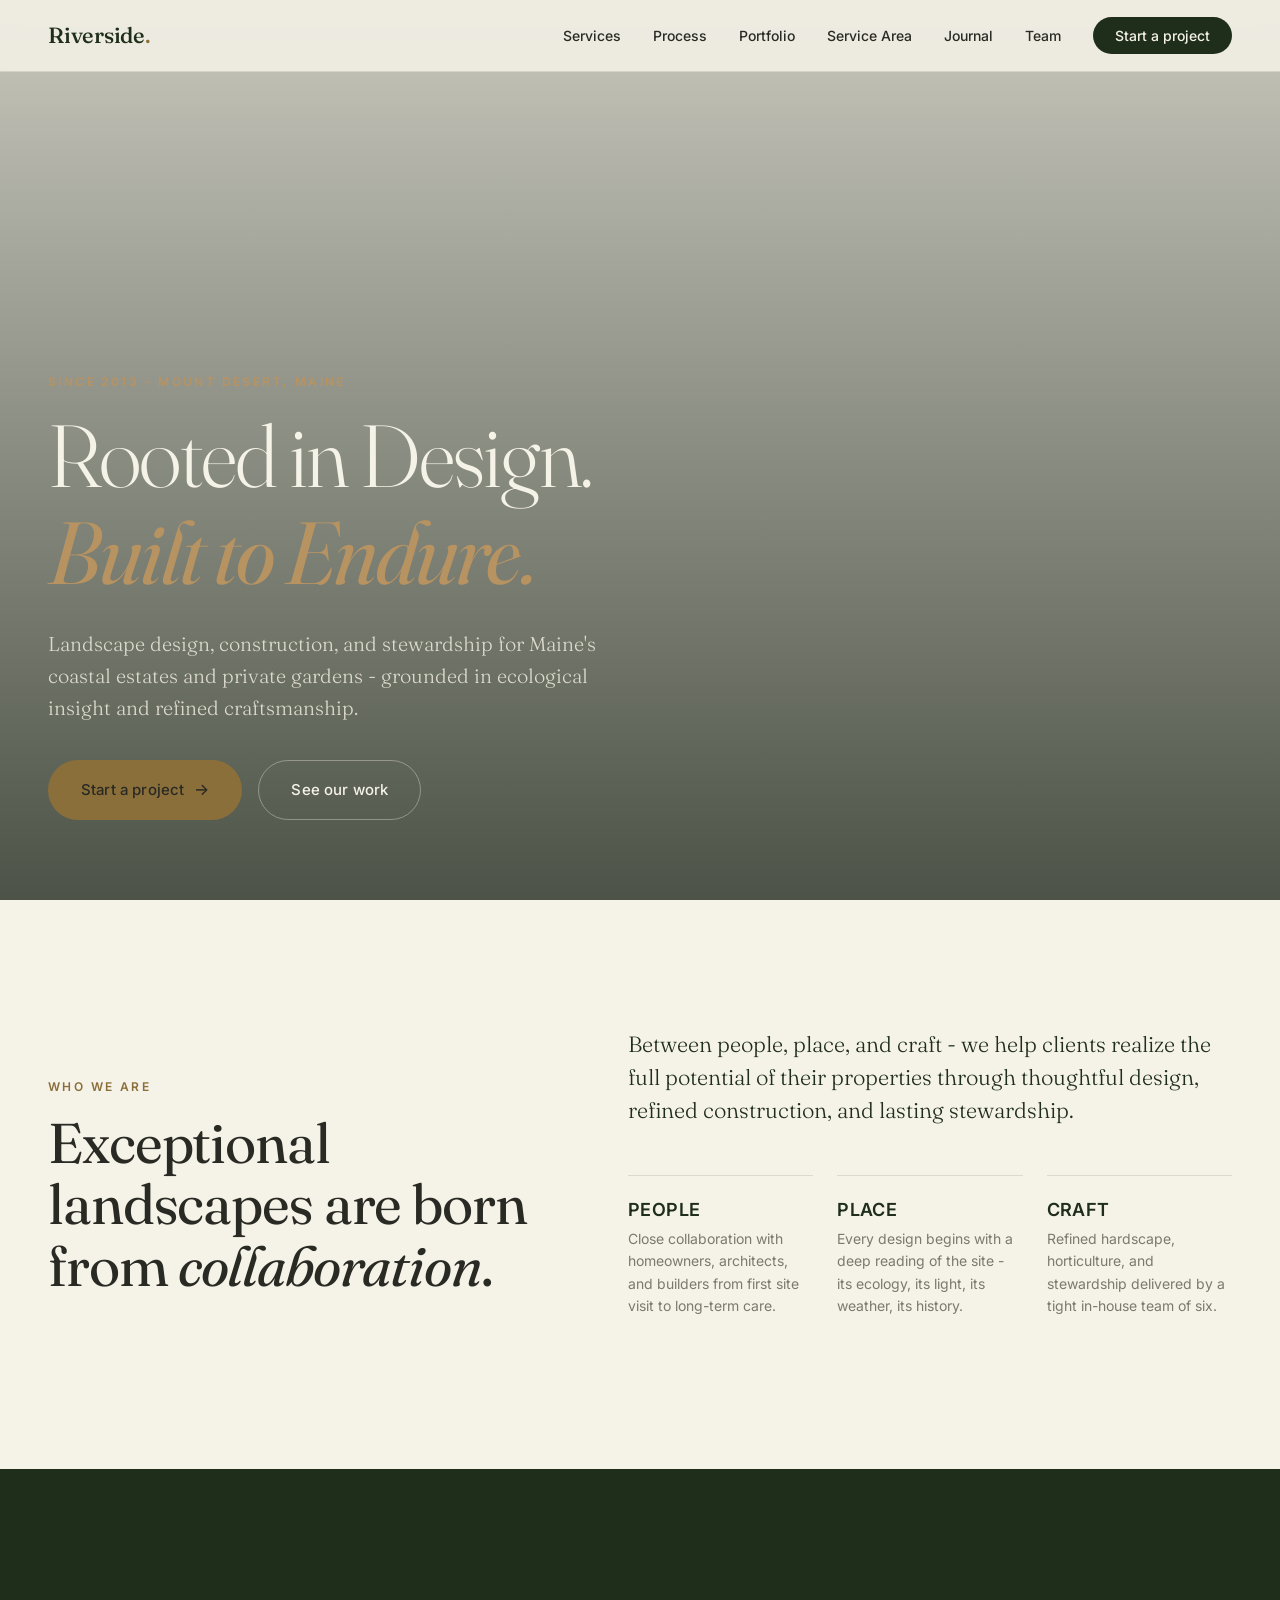
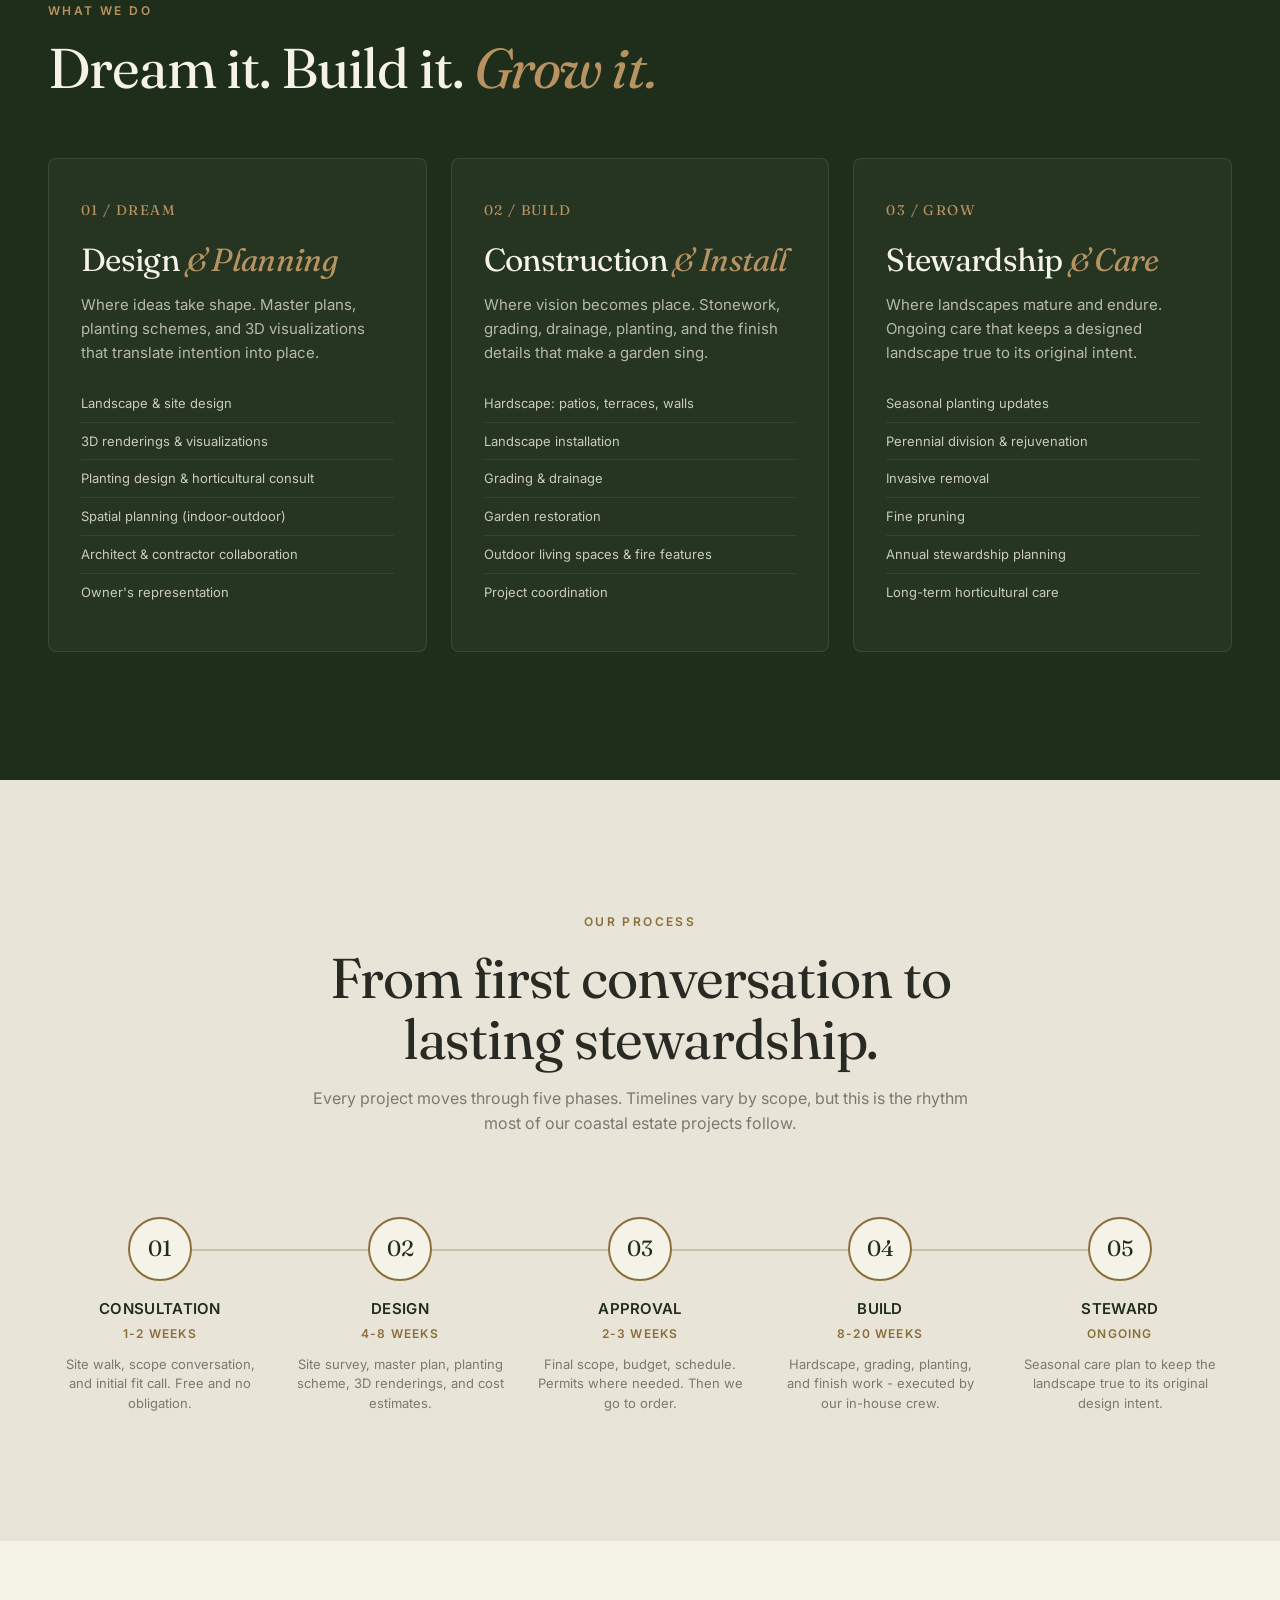
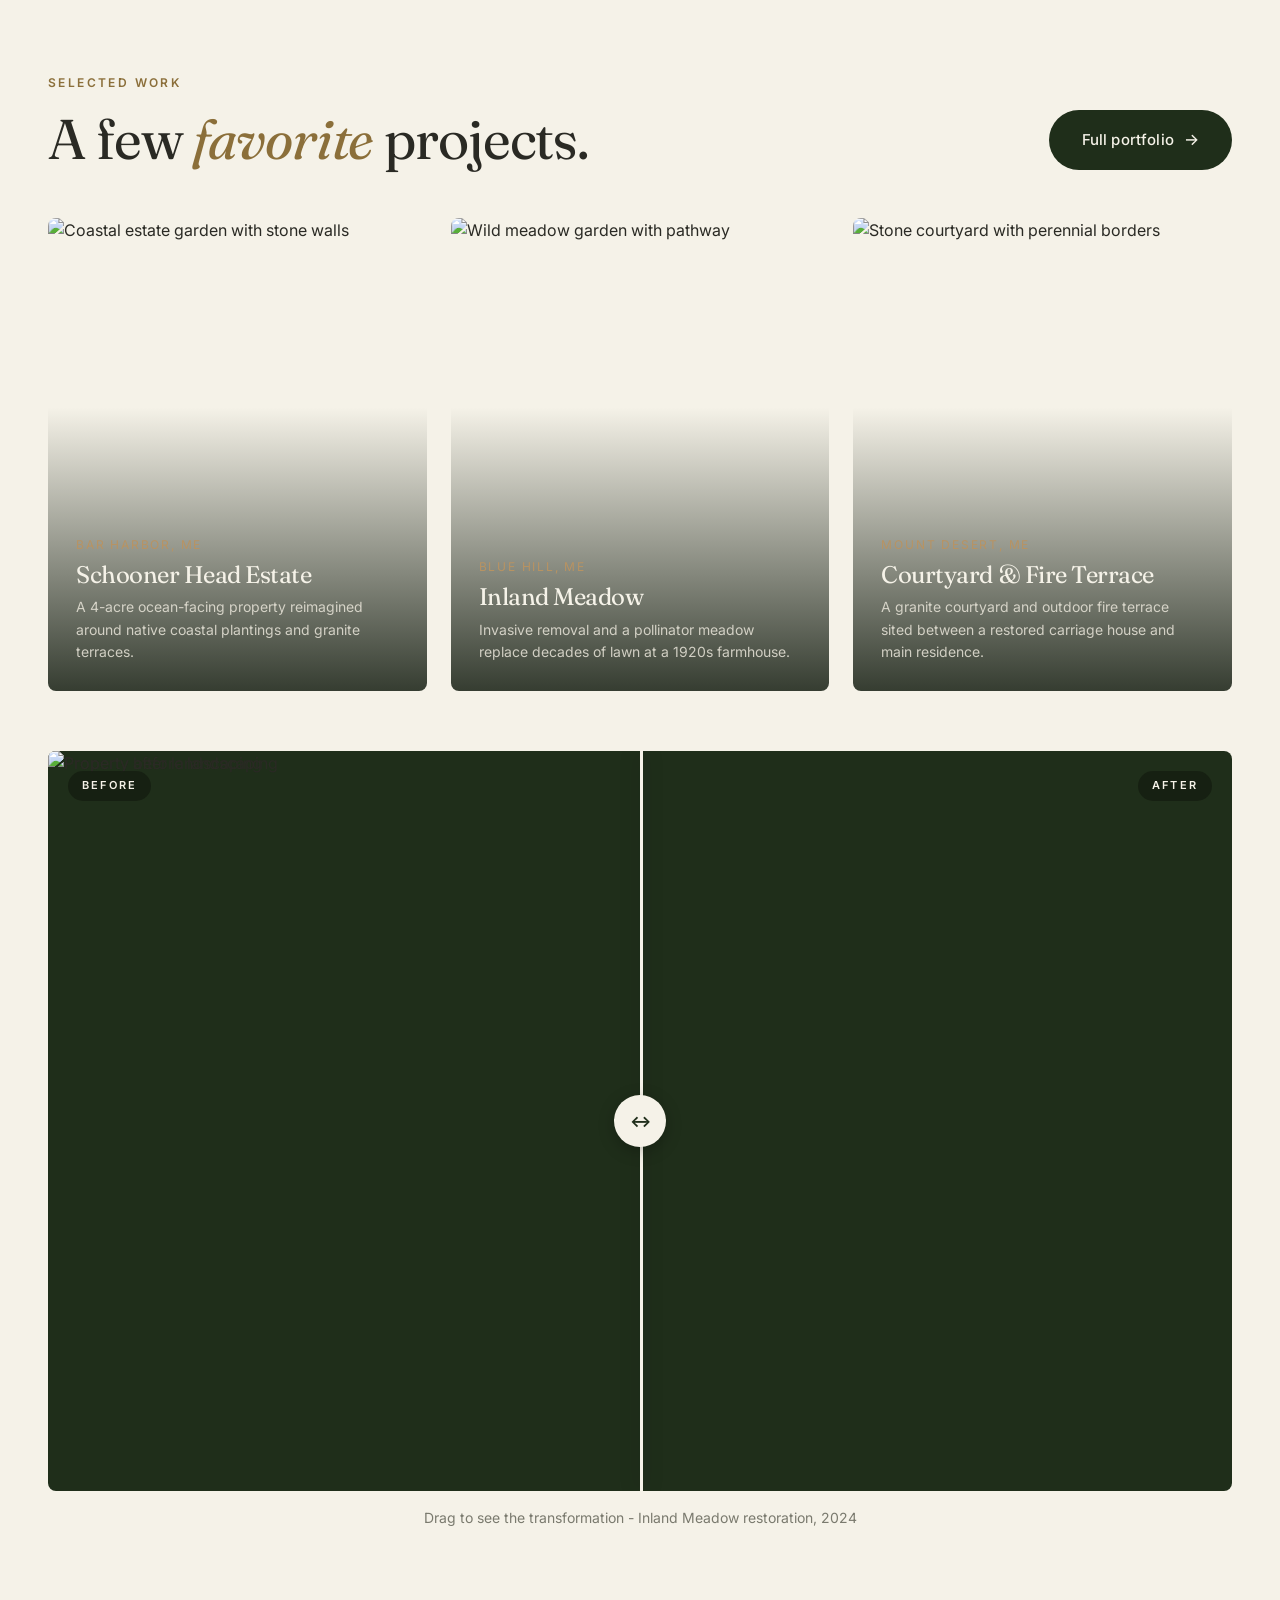
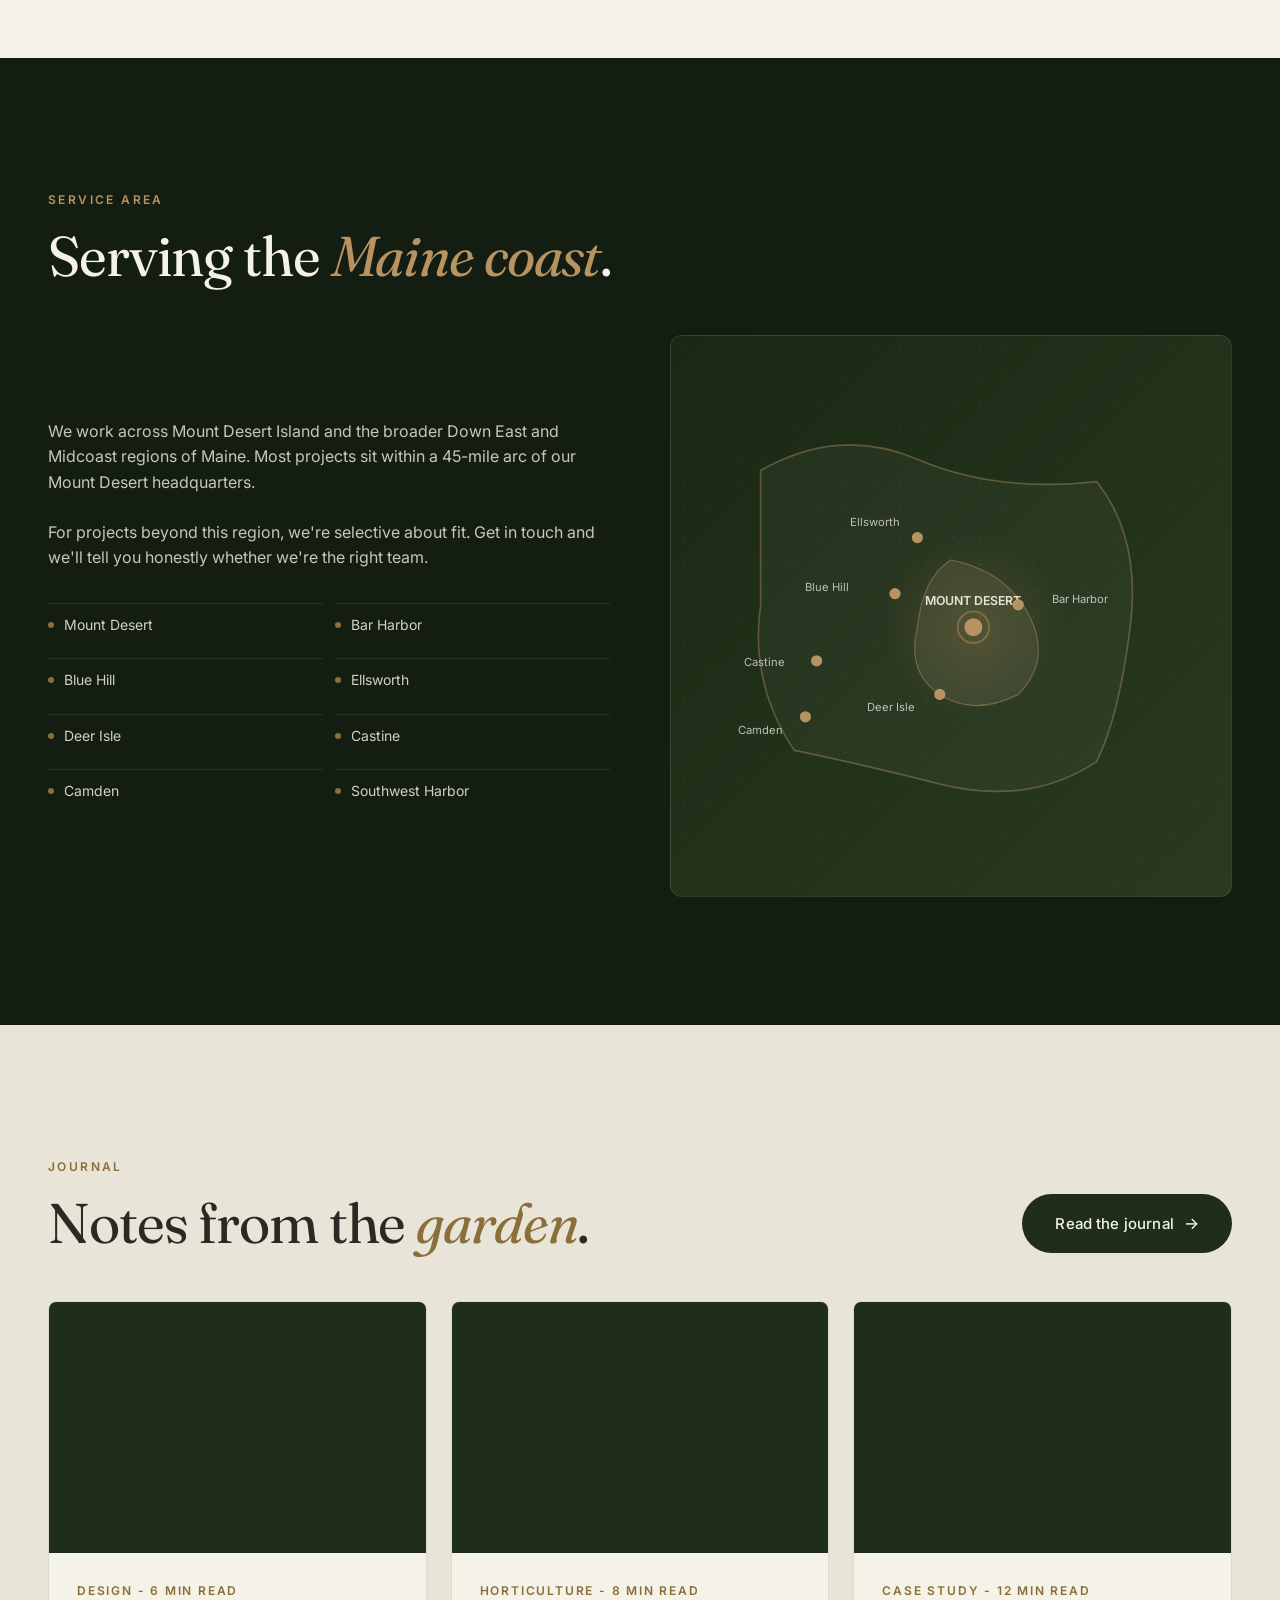
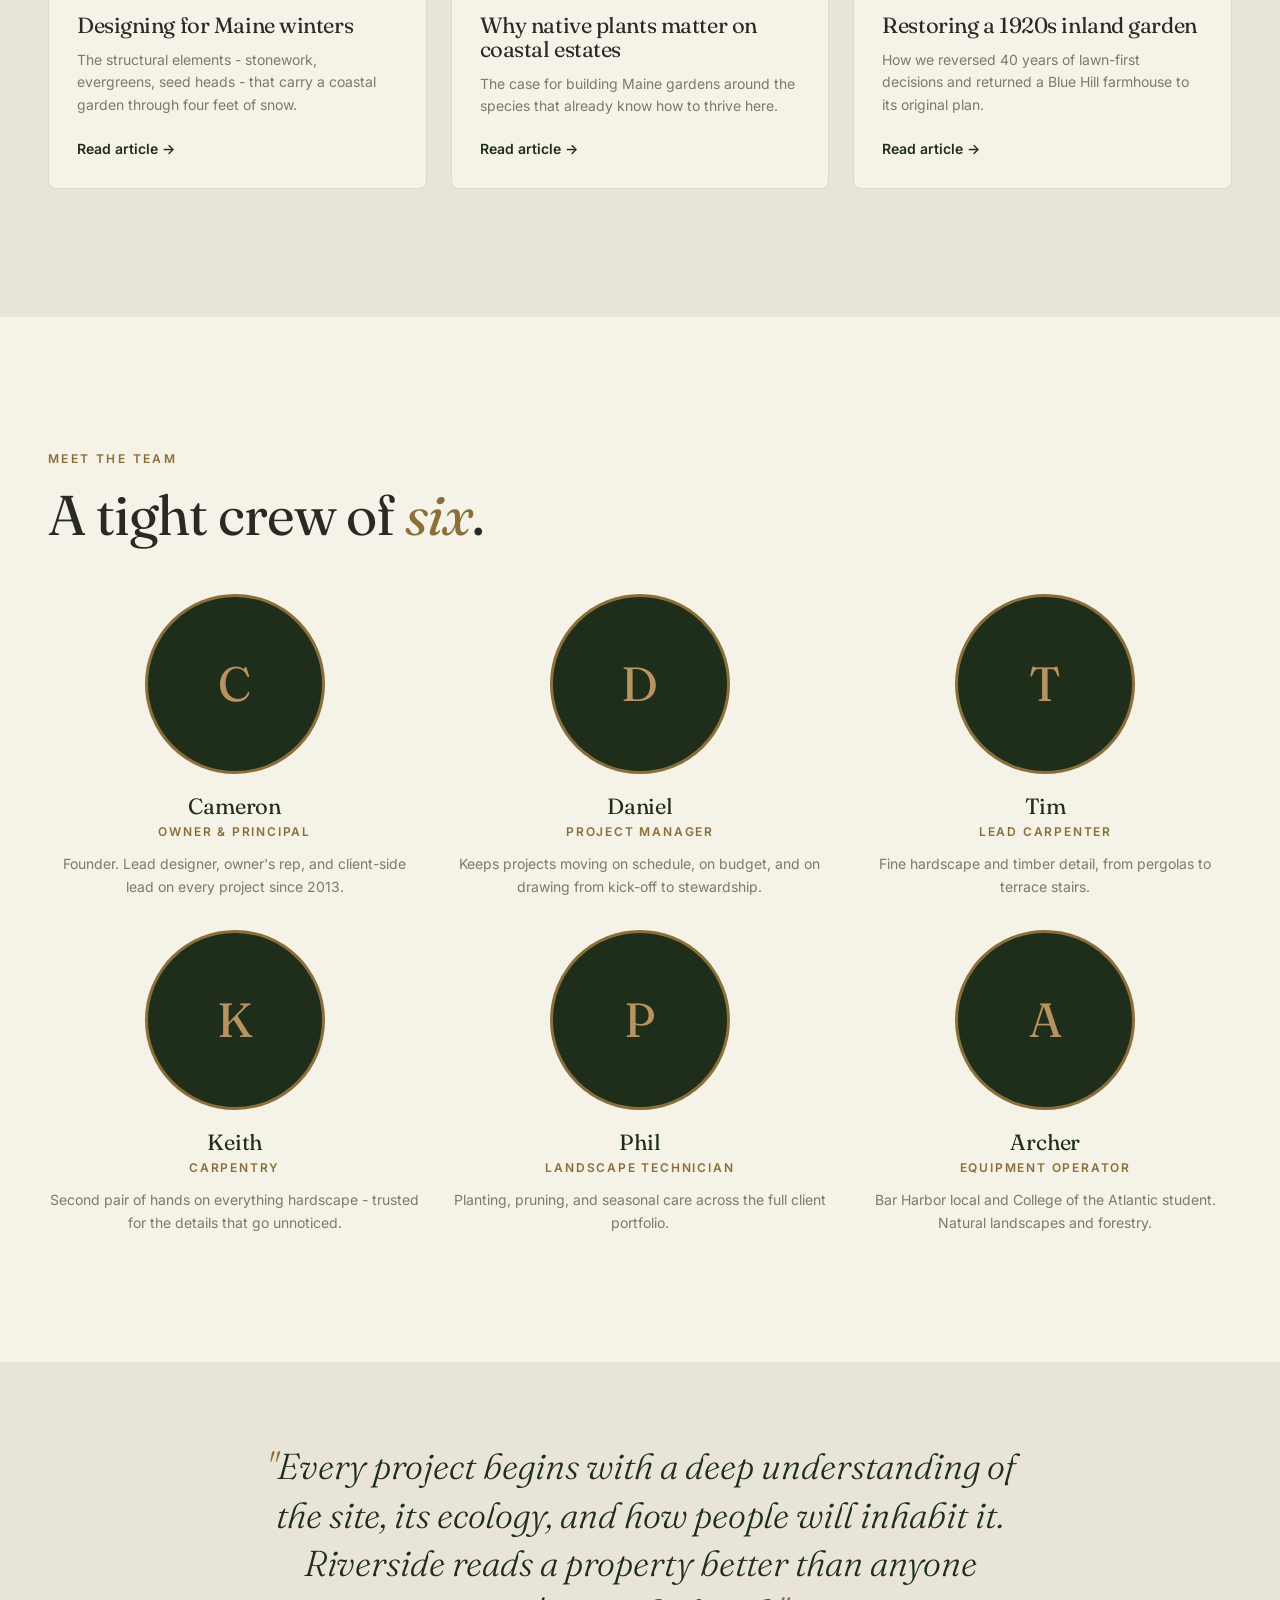
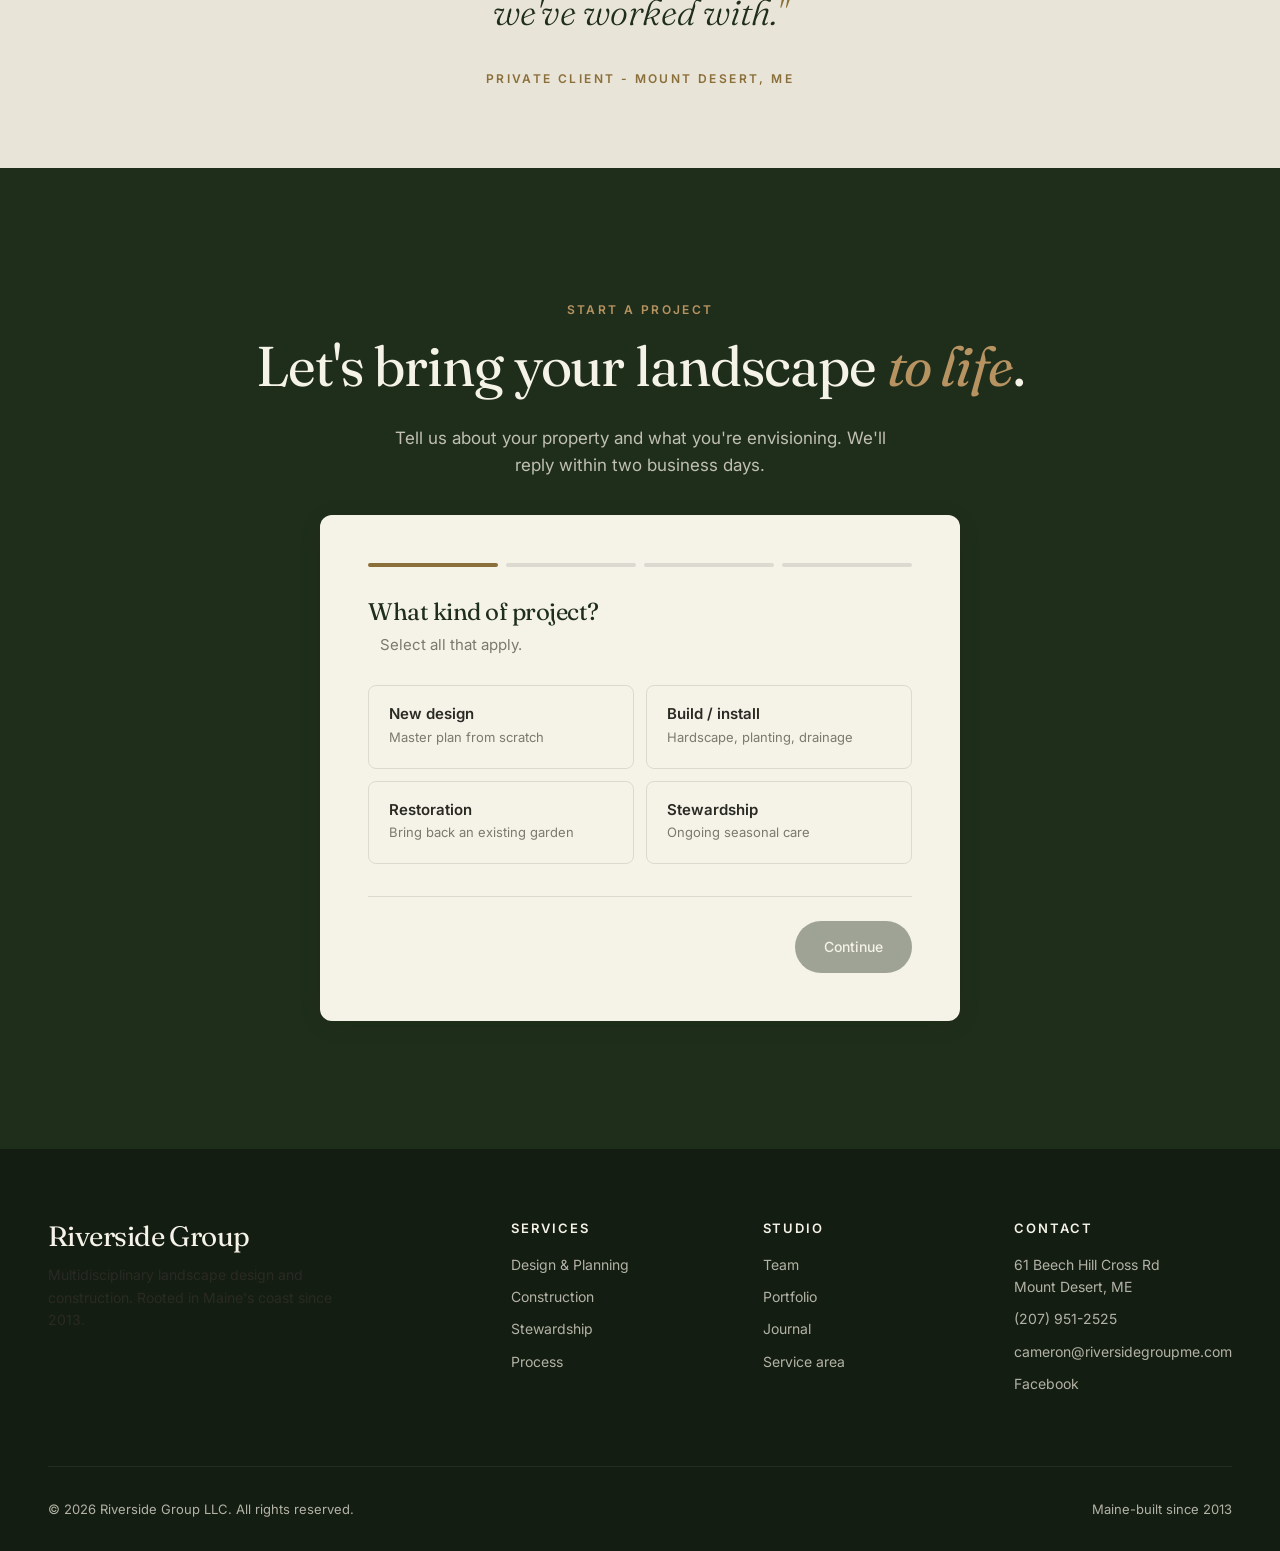
==== index.html @ 93dfa1c8 "init: Riverside Group demo site Built by BetterCallZaal as a design proposal for Cameron / Riverside" ====
<!DOCTYPE html>
<html lang="en">
<head>
<meta charset="UTF-8">
<meta name="viewport" content="width=device-width, initial-scale=1.0">
<title>Riverside Group - Landscape Design, Construction & Stewardship in Maine</title>
<meta name="description" content="Multidisciplinary landscape design and construction firm redefining modern outdoor living through ecological insight and refined craftsmanship. Mount Desert, Maine. Since 2013.">
<link rel="preconnect" href="https://fonts.googleapis.com">
<link rel="preconnect" href="https://fonts.gstatic.com" crossorigin>
<link href="https://fonts.googleapis.com/css2?family=Fraunces:ital,opsz,wght@0,9..144,300..500;1,9..144,300..500&family=Inter:wght@400;500;600;700&display=swap" rel="stylesheet">
<link rel="stylesheet" href="assets/css/styles.css">
</head>
<body>

<nav class="nav" id="nav">
  <a href="/" class="nav-logo">Riverside<span>.</span></a>
  <button class="nav-toggle" aria-label="Menu"><span></span><span></span><span></span></button>
  <ul class="nav-links">
    <li><a href="#services">Services</a></li>
    <li><a href="#process">Process</a></li>
    <li><a href="#portfolio">Portfolio</a></li>
    <li><a href="#area">Service Area</a></li>
    <li><a href="#journal">Journal</a></li>
    <li><a href="#team">Team</a></li>
    <li><a href="#inquiry" class="nav-cta">Start a project</a></li>
  </ul>
</nav>

<header class="hero">
  <div class="hero-inner">
    <span class="eyebrow" style="color: var(--brass-light);">Since 2013 - Mount Desert, Maine</span>
    <h1>Rooted in Design.<br><em>Built to Endure.</em></h1>
    <p>Landscape design, construction, and stewardship for Maine's coastal estates and private gardens - grounded in ecological insight and refined craftsmanship.</p>
    <div class="hero-ctas">
      <a href="#inquiry" class="btn btn-primary btn-arrow">Start a project</a>
      <a href="#portfolio" class="btn btn-ghost">See our work</a>
    </div>
  </div>
</header>

<section class="philosophy">
  <div class="container">
    <div class="philosophy-grid">
      <div>
        <span class="eyebrow">Who we are</span>
        <h2>Exceptional landscapes are born from <em>collaboration</em>.</h2>
      </div>
      <div>
        <p class="lede">Between people, place, and craft - we help clients realize the full potential of their properties through thoughtful design, refined construction, and lasting stewardship.</p>
        <div class="pillars">
          <div class="pillar">
            <h4>People</h4>
            <p>Close collaboration with homeowners, architects, and builders from first site visit to long-term care.</p>
          </div>
          <div class="pillar">
            <h4>Place</h4>
            <p>Every design begins with a deep reading of the site - its ecology, its light, its weather, its history.</p>
          </div>
          <div class="pillar">
            <h4>Craft</h4>
            <p>Refined hardscape, horticulture, and stewardship delivered by a tight in-house team of six.</p>
          </div>
        </div>
      </div>
    </div>
  </div>
</section>

<section class="services" id="services">
  <div class="container">
    <span class="eyebrow">What we do</span>
    <h2>Dream it. Build it. <em>Grow it.</em></h2>
    <div class="services-grid">
      <div class="service-card">
        <div class="service-card-num">01 / DREAM</div>
        <h3>Design <em>&amp; Planning</em></h3>
        <p>Where ideas take shape. Master plans, planting schemes, and 3D visualizations that translate intention into place.</p>
        <ul>
          <li>Landscape &amp; site design</li>
          <li>3D renderings &amp; visualizations</li>
          <li>Planting design &amp; horticultural consult</li>
          <li>Spatial planning (indoor-outdoor)</li>
          <li>Architect &amp; contractor collaboration</li>
          <li>Owner's representation</li>
        </ul>
      </div>
      <div class="service-card">
        <div class="service-card-num">02 / BUILD</div>
        <h3>Construction <em>&amp; Install</em></h3>
        <p>Where vision becomes place. Stonework, grading, drainage, planting, and the finish details that make a garden sing.</p>
        <ul>
          <li>Hardscape: patios, terraces, walls</li>
          <li>Landscape installation</li>
          <li>Grading &amp; drainage</li>
          <li>Garden restoration</li>
          <li>Outdoor living spaces &amp; fire features</li>
          <li>Project coordination</li>
        </ul>
      </div>
      <div class="service-card">
        <div class="service-card-num">03 / GROW</div>
        <h3>Stewardship <em>&amp; Care</em></h3>
        <p>Where landscapes mature and endure. Ongoing care that keeps a designed landscape true to its original intent.</p>
        <ul>
          <li>Seasonal planting updates</li>
          <li>Perennial division &amp; rejuvenation</li>
          <li>Invasive removal</li>
          <li>Fine pruning</li>
          <li>Annual stewardship planning</li>
          <li>Long-term horticultural care</li>
        </ul>
      </div>
    </div>
  </div>
</section>

<section class="process" id="process">
  <div class="container">
    <div class="process-header">
      <span class="eyebrow">Our process</span>
      <h2>From first conversation to lasting stewardship.</h2>
      <p style="margin-top: 16px; color: var(--stone);">Every project moves through five phases. Timelines vary by scope, but this is the rhythm most of our coastal estate projects follow.</p>
    </div>
    <div class="timeline">
      <div class="phase">
        <div class="phase-marker">01</div>
        <h4>Consultation</h4>
        <div class="phase-duration">1-2 weeks</div>
        <p>Site walk, scope conversation, and initial fit call. Free and no obligation.</p>
      </div>
      <div class="phase">
        <div class="phase-marker">02</div>
        <h4>Design</h4>
        <div class="phase-duration">4-8 weeks</div>
        <p>Site survey, master plan, planting scheme, 3D renderings, and cost estimates.</p>
      </div>
      <div class="phase">
        <div class="phase-marker">03</div>
        <h4>Approval</h4>
        <div class="phase-duration">2-3 weeks</div>
        <p>Final scope, budget, schedule. Permits where needed. Then we go to order.</p>
      </div>
      <div class="phase">
        <div class="phase-marker">04</div>
        <h4>Build</h4>
        <div class="phase-duration">8-20 weeks</div>
        <p>Hardscape, grading, planting, and finish work - executed by our in-house crew.</p>
      </div>
      <div class="phase">
        <div class="phase-marker">05</div>
        <h4>Steward</h4>
        <div class="phase-duration">Ongoing</div>
        <p>Seasonal care plan to keep the landscape true to its original design intent.</p>
      </div>
    </div>
  </div>
</section>

<section class="portfolio-preview" id="portfolio">
  <div class="container">
    <div class="section-heading">
      <div>
        <span class="eyebrow">Selected work</span>
        <h2>A few <em>favorite</em> projects.</h2>
      </div>
      <a href="portfolio/" class="btn btn-dark btn-arrow">Full portfolio</a>
    </div>

    <div class="portfolio-grid">
      <a href="portfolio/coastal-estate.html" class="project-card">
        <img src="https://images.unsplash.com/photo-1585128792020-803d29415281?q=80&w=1200&auto=format&fit=crop" alt="Coastal estate garden with stone walls">
        <div class="project-card-overlay">
          <span class="location">Bar Harbor, ME</span>
          <h3>Schooner Head Estate</h3>
          <p>A 4-acre ocean-facing property reimagined around native coastal plantings and granite terraces.</p>
        </div>
      </a>
      <a href="portfolio/meadow-garden.html" class="project-card">
        <img src="https://images.unsplash.com/photo-1416879595882-3373a0480b5b?q=80&w=1200&auto=format&fit=crop" alt="Wild meadow garden with pathway">
        <div class="project-card-overlay">
          <span class="location">Blue Hill, ME</span>
          <h3>Inland Meadow</h3>
          <p>Invasive removal and a pollinator meadow replace decades of lawn at a 1920s farmhouse.</p>
        </div>
      </a>
      <a href="portfolio/stone-courtyard.html" class="project-card">
        <img src="https://images.unsplash.com/photo-1598902108854-10e335adac99?q=80&w=1200&auto=format&fit=crop" alt="Stone courtyard with perennial borders">
        <div class="project-card-overlay">
          <span class="location">Mount Desert, ME</span>
          <h3>Courtyard &amp; Fire Terrace</h3>
          <p>A granite courtyard and outdoor fire terrace sited between a restored carriage house and main residence.</p>
        </div>
      </a>
    </div>

    <div class="ba-slider" aria-label="Before and after">
      <img class="ba-before" src="https://images.unsplash.com/photo-1441906363162-903afd0d3d52?q=80&w=1600&auto=format&fit=crop" alt="Property before landscaping">
      <div class="ba-after-wrap">
        <img class="ba-after" src="https://images.unsplash.com/photo-1558293842-c0fd3db86157?q=80&w=1600&auto=format&fit=crop" alt="Property after landscaping">
      </div>
      <span class="ba-label before">Before</span>
      <span class="ba-label after">After</span>
      <div class="ba-divider"></div>
      <div class="ba-handle">&harr;</div>
    </div>
    <p style="text-align: center; color: var(--stone); font-size: 14px; margin-top: 16px;">Drag to see the transformation - Inland Meadow restoration, 2024</p>
  </div>
</section>

<section class="service-area" id="area">
  <div class="container">
    <div class="section-heading">
      <div>
        <span class="eyebrow">Service area</span>
        <h2>Serving the <em>Maine coast</em>.</h2>
      </div>
    </div>
    <div class="map-grid">
      <div class="map-text">
        <p>We work across Mount Desert Island and the broader Down East and Midcoast regions of Maine. Most projects sit within a 45-mile arc of our Mount Desert headquarters.</p>
        <p>For projects beyond this region, we're selective about fit. Get in touch and we'll tell you honestly whether we're the right team.</p>
        <ul class="service-locations">
          <li>Mount Desert</li>
          <li>Bar Harbor</li>
          <li>Blue Hill</li>
          <li>Ellsworth</li>
          <li>Deer Isle</li>
          <li>Castine</li>
          <li>Camden</li>
          <li>Southwest Harbor</li>
        </ul>
      </div>
      <div class="map-visual">
        <svg viewBox="0 0 500 500" xmlns="http://www.w3.org/2000/svg" style="width:100%;height:100%;">
          <defs>
            <radialGradient id="glow" cx="50%" cy="50%" r="50%">
              <stop offset="0%" stop-color="#8b6f3a" stop-opacity="0.3"/>
              <stop offset="100%" stop-color="#8b6f3a" stop-opacity="0"/>
            </radialGradient>
            <pattern id="dots" x="0" y="0" width="24" height="24" patternUnits="userSpaceOnUse">
              <circle cx="12" cy="12" r="1" fill="rgba(232, 228, 216, 0.06)"/>
            </pattern>
          </defs>
          <rect width="500" height="500" fill="url(#dots)"/>
          <path d="M 80 120 Q 150 80, 220 110 T 380 130 Q 420 180, 410 260 T 380 380 Q 320 420, 240 400 T 110 370 Q 70 310, 80 240 Z"
                fill="rgba(232, 228, 216, 0.04)"
                stroke="rgba(184, 147, 98, 0.4)"
                stroke-width="1.5"/>
          <path d="M 250 200 Q 300 210, 320 250 T 310 320 Q 270 340, 240 320 T 220 260 Q 225 215, 250 200 Z"
                fill="rgba(232, 228, 216, 0.08)"
                stroke="rgba(184, 147, 98, 0.5)"
                stroke-width="1"/>
          <circle cx="270" cy="260" r="80" fill="url(#glow)"/>
          <g>
            <circle cx="270" cy="260" r="8" fill="#b89362"/>
            <circle cx="270" cy="260" r="14" fill="none" stroke="#b89362" stroke-width="1.5" opacity="0.5"/>
            <text x="270" y="240" text-anchor="middle" fill="#e8e4d8" font-size="11" font-family="Inter" font-weight="600">MOUNT DESERT</text>
          </g>
          <g>
            <circle cx="310" cy="240" r="5" fill="#b89362"/>
            <text x="340" y="238" fill="rgba(232, 228, 216, 0.8)" font-size="10" font-family="Inter">Bar Harbor</text>
          </g>
          <g>
            <circle cx="200" cy="230" r="5" fill="#b89362"/>
            <text x="120" y="228" fill="rgba(232, 228, 216, 0.8)" font-size="10" font-family="Inter">Blue Hill</text>
          </g>
          <g>
            <circle cx="220" cy="180" r="5" fill="#b89362"/>
            <text x="160" y="170" fill="rgba(232, 228, 216, 0.8)" font-size="10" font-family="Inter">Ellsworth</text>
          </g>
          <g>
            <circle cx="240" cy="320" r="5" fill="#b89362"/>
            <text x="175" y="335" fill="rgba(232, 228, 216, 0.8)" font-size="10" font-family="Inter">Deer Isle</text>
          </g>
          <g>
            <circle cx="130" cy="290" r="5" fill="#b89362"/>
            <text x="65" y="295" fill="rgba(232, 228, 216, 0.8)" font-size="10" font-family="Inter">Castine</text>
          </g>
          <g>
            <circle cx="120" cy="340" r="5" fill="#b89362"/>
            <text x="60" y="355" fill="rgba(232, 228, 216, 0.8)" font-size="10" font-family="Inter">Camden</text>
          </g>
        </svg>
      </div>
    </div>
  </div>
</section>

<section class="journal-preview" id="journal">
  <div class="container">
    <div class="section-heading">
      <div>
        <span class="eyebrow">Journal</span>
        <h2>Notes from the <em>garden</em>.</h2>
      </div>
      <a href="journal/" class="btn btn-dark btn-arrow">Read the journal</a>
    </div>
    <div class="journal-grid">
      <a href="journal/designing-for-maine-winters.html" class="article-card">
        <div class="article-card-img" style="background-image: url('https://images.unsplash.com/photo-1455218873509-8097305ee378?q=80&w=1200&auto=format&fit=crop');"></div>
        <div class="article-card-body">
          <div class="article-meta">Design - 6 min read</div>
          <h3>Designing for Maine winters</h3>
          <p>The structural elements - stonework, evergreens, seed heads - that carry a coastal garden through four feet of snow.</p>
          <span class="article-card-link">Read article &rarr;</span>
        </div>
      </a>
      <a href="journal/native-plants-coastal-estates.html" class="article-card">
        <div class="article-card-img" style="background-image: url('https://images.unsplash.com/photo-1524598171353-ce84a57ea86b?q=80&w=1200&auto=format&fit=crop');"></div>
        <div class="article-card-body">
          <div class="article-meta">Horticulture - 8 min read</div>
          <h3>Why native plants matter on coastal estates</h3>
          <p>The case for building Maine gardens around the species that already know how to thrive here.</p>
          <span class="article-card-link">Read article &rarr;</span>
        </div>
      </a>
      <a href="journal/restoring-1920s-garden.html" class="article-card">
        <div class="article-card-img" style="background-image: url('https://images.unsplash.com/photo-1523348837708-15d4a09cfac2?q=80&w=1200&auto=format&fit=crop');"></div>
        <div class="article-card-body">
          <div class="article-meta">Case study - 12 min read</div>
          <h3>Restoring a 1920s inland garden</h3>
          <p>How we reversed 40 years of lawn-first decisions and returned a Blue Hill farmhouse to its original plan.</p>
          <span class="article-card-link">Read article &rarr;</span>
        </div>
      </a>
    </div>
  </div>
</section>

<section class="team" id="team">
  <div class="container">
    <div class="section-heading">
      <div>
        <span class="eyebrow">Meet the team</span>
        <h2>A tight crew of <em>six</em>.</h2>
      </div>
    </div>
    <div class="team-grid">
      <div class="team-member">
        <div class="team-avatar">C</div>
        <h4>Cameron</h4>
        <div class="team-role">Owner &amp; Principal</div>
        <p class="team-bio">Founder. Lead designer, owner's rep, and client-side lead on every project since 2013.</p>
      </div>
      <div class="team-member">
        <div class="team-avatar">D</div>
        <h4>Daniel</h4>
        <div class="team-role">Project Manager</div>
        <p class="team-bio">Keeps projects moving on schedule, on budget, and on drawing from kick-off to stewardship.</p>
      </div>
      <div class="team-member">
        <div class="team-avatar">T</div>
        <h4>Tim</h4>
        <div class="team-role">Lead Carpenter</div>
        <p class="team-bio">Fine hardscape and timber detail, from pergolas to terrace stairs.</p>
      </div>
      <div class="team-member">
        <div class="team-avatar">K</div>
        <h4>Keith</h4>
        <div class="team-role">Carpentry</div>
        <p class="team-bio">Second pair of hands on everything hardscape - trusted for the details that go unnoticed.</p>
      </div>
      <div class="team-member">
        <div class="team-avatar">P</div>
        <h4>Phil</h4>
        <div class="team-role">Landscape Technician</div>
        <p class="team-bio">Planting, pruning, and seasonal care across the full client portfolio.</p>
      </div>
      <div class="team-member">
        <div class="team-avatar">A</div>
        <h4>Archer</h4>
        <div class="team-role">Equipment Operator</div>
        <p class="team-bio">Bar Harbor local and College of the Atlantic student. Natural landscapes and forestry.</p>
      </div>
    </div>
  </div>
</section>

<section class="testimonials">
  <div class="container">
    <div class="testimonial">
      <blockquote>Every project begins with a deep understanding of the site, its ecology, and how people will inhabit it. Riverside reads a property better than anyone we've worked with.</blockquote>
      <div class="testimonial-attribution">Private client - Mount Desert, ME</div>
    </div>
  </div>
</section>

<section class="cta-final" id="inquiry">
  <div class="container">
    <span class="eyebrow" style="color: var(--brass-light);">Start a project</span>
    <h2>Let's bring your landscape <em>to life</em>.</h2>
    <p>Tell us about your property and what you're envisioning. We'll reply within two business days.</p>

    <form class="inquiry-form" id="inquiryForm" style="text-align: left;">
      <div class="form-progress">
        <div class="form-progress-step active"></div>
        <div class="form-progress-step"></div>
        <div class="form-progress-step"></div>
        <div class="form-progress-step"></div>
      </div>

      <div class="form-step active" data-step="1">
        <h3>What kind of project?</h3>
        <p>Select all that apply.</p>
        <div class="option-grid" data-name="projectType" data-multi="true" data-required>
          <button type="button" class="option" data-value="design"><h4>New design</h4><p>Master plan from scratch</p></button>
          <button type="button" class="option" data-value="build"><h4>Build / install</h4><p>Hardscape, planting, drainage</p></button>
          <button type="button" class="option" data-value="restoration"><h4>Restoration</h4><p>Bring back an existing garden</p></button>
          <button type="button" class="option" data-value="stewardship"><h4>Stewardship</h4><p>Ongoing seasonal care</p></button>
        </div>
      </div>

      <div class="form-step" data-step="2">
        <h3>Property size &amp; budget tier</h3>
        <p>Just a ballpark - we'll firm it up together.</p>
        <div class="field">
          <label>Property size</label>
          <select name="siteSize" data-required>
            <option value="">Select one</option>
            <option value="under-1">Under 1 acre</option>
            <option value="1-3">1-3 acres</option>
            <option value="3-10">3-10 acres</option>
            <option value="10-plus">10+ acres</option>
          </select>
        </div>
        <div class="option-grid" data-name="budget" data-multi="false" data-required>
          <button type="button" class="option" data-value="under-25"><h4>Under $25K</h4><p>Small garden or stewardship</p></button>
          <button type="button" class="option" data-value="25-100"><h4>$25K - $100K</h4><p>Focused design or install</p></button>
          <button type="button" class="option" data-value="100-500"><h4>$100K - $500K</h4><p>Full property transformation</p></button>
          <button type="button" class="option" data-value="500-plus"><h4>$500K+</h4><p>Estate-scale project</p></button>
        </div>
      </div>

      <div class="form-step" data-step="3">
        <h3>When would you like to start?</h3>
        <p>Maine landscape season runs April through November.</p>
        <div class="option-grid" data-name="timeline" data-multi="false" data-required>
          <button type="button" class="option" data-value="asap"><h4>This season</h4><p>Next 3 months</p></button>
          <button type="button" class="option" data-value="next-season"><h4>Next season</h4><p>Design now, build spring 2027</p></button>
          <button type="button" class="option" data-value="exploring"><h4>Still exploring</h4><p>No timeline yet</p></button>
          <button type="button" class="option" data-value="urgent"><h4>Urgent</h4><p>Time-sensitive need</p></button>
        </div>
      </div>

      <div class="form-step" data-step="4">
        <h3>How do we reach you?</h3>
        <p>We'll reply within two business days.</p>
        <div class="field">
          <label>Your name</label>
          <input type="text" name="name" required data-required>
        </div>
        <div class="field">
          <label>Email</label>
          <input type="email" name="email" required data-required>
        </div>
        <div class="field">
          <label>Phone (optional)</label>
          <input type="tel" name="phone">
        </div>
        <div class="field">
          <label>Property address or town</label>
          <input type="text" name="address" placeholder="e.g. Mount Desert, ME" required data-required>
        </div>
        <div class="field">
          <label>Anything else we should know?</label>
          <textarea name="notes" placeholder="Share what you're envisioning..."></textarea>
        </div>
      </div>

      <div class="form-nav">
        <button type="button" class="btn-back">Back</button>
        <button type="submit" class="btn-next">Continue</button>
      </div>

      <div class="form-complete">
        <div class="checkmark">&checkmark;</div>
        <h3 style="color: var(--moss);">Inquiry sent.</h3>
        <p style="color: var(--stone); margin-top: 12px;">Thank you. Cameron will review personally and reply within two business days.</p>
      </div>
    </form>
  </div>
</section>

<footer class="footer">
  <div class="container">
    <div class="footer-grid">
      <div class="footer-brand">
        <h3>Riverside Group</h3>
        <p>Multidisciplinary landscape design and construction. Rooted in Maine's coast since 2013.</p>
      </div>
      <div class="footer-col">
        <h4>Services</h4>
        <ul>
          <li><a href="#services">Design &amp; Planning</a></li>
          <li><a href="#services">Construction</a></li>
          <li><a href="#services">Stewardship</a></li>
          <li><a href="#process">Process</a></li>
        </ul>
      </div>
      <div class="footer-col">
        <h4>Studio</h4>
        <ul>
          <li><a href="#team">Team</a></li>
          <li><a href="#portfolio">Portfolio</a></li>
          <li><a href="#journal">Journal</a></li>
          <li><a href="#area">Service area</a></li>
        </ul>
      </div>
      <div class="footer-col">
        <h4>Contact</h4>
        <ul>
          <li>61 Beech Hill Cross Rd<br>Mount Desert, ME</li>
          <li><a href="tel:+12079512525">(207) 951-2525</a></li>
          <li><a href="mailto:cameron@riversidegroupme.com">cameron@riversidegroupme.com</a></li>
          <li><a href="https://www.facebook.com/riversidegroupme/" target="_blank" rel="noopener">Facebook</a></li>
        </ul>
      </div>
    </div>
    <div class="footer-bottom">
      <div>&copy; 2026 Riverside Group LLC. All rights reserved.</div>
      <div>Maine-built since 2013</div>
    </div>
  </div>
</footer>

<script src="assets/js/app.js"></script>
</body>
</html>
---- assets/css/styles.css ----
:root {
  --moss: #1f2e1a;
  --moss-deep: #141d11;
  --bone: #e8e4d8;
  --bone-light: #f5f2e8;
  --stone: #7a7a6e;
  --charcoal: #2a2a24;
  --brass: #8b6f3a;
  --brass-light: #b89362;
  --rule: rgba(42, 42, 36, 0.12);
  --rule-light: rgba(232, 228, 216, 0.18);
  --max: 1280px;
  --gutter: clamp(20px, 4vw, 48px);
  --font-display: 'Fraunces', Georgia, serif;
  --font-body: 'Inter', -apple-system, BlinkMacSystemFont, sans-serif;
}

* { margin: 0; padding: 0; box-sizing: border-box; }
html { scroll-behavior: smooth; }
body {
  font-family: var(--font-body);
  color: var(--charcoal);
  background: var(--bone-light);
  line-height: 1.6;
  font-size: 16px;
  -webkit-font-smoothing: antialiased;
  -moz-osx-font-smoothing: grayscale;
}
img { max-width: 100%; display: block; }
a { color: inherit; text-decoration: none; transition: opacity 0.2s, color 0.2s; }
a:hover { opacity: 0.75; }
button { font: inherit; cursor: pointer; }

h1, h2, h3, h4 {
  font-family: var(--font-display);
  font-weight: 400;
  letter-spacing: -0.02em;
  line-height: 1.1;
}
h1 { font-size: clamp(42px, 7vw, 88px); font-weight: 300; }
h2 { font-size: clamp(32px, 4.5vw, 56px); }
h3 { font-size: clamp(22px, 2.5vw, 32px); }
h4 { font-size: 18px; font-family: var(--font-body); font-weight: 600; letter-spacing: 0.02em; text-transform: uppercase; }

p { font-size: 16px; color: var(--charcoal); }
.lede { font-size: clamp(18px, 2vw, 22px); font-family: var(--font-display); font-weight: 300; line-height: 1.5; color: var(--moss); }
.eyebrow {
  font-size: 12px;
  letter-spacing: 0.2em;
  text-transform: uppercase;
  color: var(--brass);
  font-weight: 600;
  margin-bottom: 16px;
  display: inline-block;
}

/* Layout */
.container { max-width: var(--max); margin: 0 auto; padding: 0 var(--gutter); }
section { padding: clamp(72px, 10vw, 140px) 0; }
.section-narrow { max-width: 760px; margin: 0 auto; }

/* Nav */
.nav {
  position: fixed;
  top: 0;
  left: 0;
  right: 0;
  z-index: 100;
  padding: 18px var(--gutter);
  display: flex;
  align-items: center;
  justify-content: space-between;
  background: rgba(245, 242, 232, 0.85);
  backdrop-filter: blur(12px);
  -webkit-backdrop-filter: blur(12px);
  border-bottom: 1px solid var(--rule);
  transition: background 0.3s;
}
.nav.scrolled { background: rgba(245, 242, 232, 0.96); }
.nav-logo {
  font-family: var(--font-display);
  font-size: 22px;
  font-weight: 500;
  letter-spacing: -0.01em;
  color: var(--moss);
}
.nav-logo span { color: var(--brass); }
.nav-links {
  display: flex;
  gap: 32px;
  list-style: none;
  align-items: center;
}
.nav-links a {
  font-size: 14px;
  font-weight: 500;
  color: var(--charcoal);
  position: relative;
}
.nav-cta {
  background: var(--moss);
  color: var(--bone-light) !important;
  padding: 10px 22px;
  border-radius: 999px;
  font-weight: 500;
}
.nav-cta:hover { background: var(--moss-deep); opacity: 1 !important; }
.nav-toggle {
  display: none;
  background: transparent;
  border: none;
  width: 32px;
  height: 32px;
  flex-direction: column;
  justify-content: center;
  gap: 4px;
}
.nav-toggle span {
  width: 24px;
  height: 2px;
  background: var(--moss);
  transition: 0.3s;
}

@media (max-width: 880px) {
  .nav-toggle { display: flex; }
  .nav-links {
    position: fixed;
    top: 70px;
    right: 0;
    left: 0;
    background: var(--bone-light);
    flex-direction: column;
    gap: 0;
    padding: 20px var(--gutter);
    transform: translateY(-200%);
    transition: transform 0.3s;
    border-bottom: 1px solid var(--rule);
  }
  .nav-links.open { transform: translateY(0); }
  .nav-links li { width: 100%; border-bottom: 1px solid var(--rule); }
  .nav-links li:last-child { border-bottom: none; padding-top: 12px; }
  .nav-links a { padding: 16px 0; display: block; font-size: 16px; }
  .nav-cta { display: inline-block !important; margin-top: 8px; }
}

/* Hero */
.hero {
  position: relative;
  min-height: 100vh;
  display: flex;
  align-items: flex-end;
  padding: 120px var(--gutter) 80px;
  color: var(--bone-light);
  overflow: hidden;
}
.hero::before {
  content: '';
  position: absolute;
  inset: 0;
  background:
    linear-gradient(180deg, rgba(20, 29, 17, 0.2) 0%, rgba(20, 29, 17, 0.75) 100%),
    url('https://images.unsplash.com/photo-1558293842-c0fd3db86157?q=80&w=2400&auto=format&fit=crop') center/cover no-repeat;
  z-index: -1;
}
.hero-inner { max-width: 780px; }
.hero h1 { color: var(--bone-light); margin-bottom: 28px; font-weight: 300; }
.hero h1 em { font-style: italic; color: var(--brass-light); font-weight: 400; }
.hero p { font-size: clamp(17px, 1.8vw, 20px); color: rgba(232, 228, 216, 0.9); max-width: 560px; margin-bottom: 36px; font-family: var(--font-display); font-weight: 300; }
.hero-ctas { display: flex; gap: 16px; flex-wrap: wrap; }

.btn {
  display: inline-flex;
  align-items: center;
  gap: 10px;
  padding: 16px 32px;
  border-radius: 999px;
  font-size: 15px;
  font-weight: 500;
  transition: all 0.25s;
  border: 1px solid transparent;
  letter-spacing: 0.01em;
}
.btn-primary { background: var(--brass); color: var(--charcoal); }
.btn-primary:hover { background: var(--brass-light); opacity: 1; transform: translateY(-1px); }
.btn-ghost { background: transparent; color: var(--bone-light); border-color: rgba(232, 228, 216, 0.4); }
.btn-ghost:hover { background: rgba(232, 228, 216, 0.1); opacity: 1; border-color: var(--bone-light); }
.btn-dark { background: var(--moss); color: var(--bone-light); }
.btn-dark:hover { background: var(--moss-deep); opacity: 1; color: var(--bone-light); }
.btn-arrow::after { content: '→'; font-size: 16px; transition: transform 0.25s; }
.btn-arrow:hover::after { transform: translateX(4px); }

/* Philosophy */
.philosophy { background: var(--bone-light); }
.philosophy-grid {
  display: grid;
  grid-template-columns: 1fr 1.2fr;
  gap: clamp(40px, 6vw, 100px);
  align-items: center;
}
.pillars {
  display: grid;
  grid-template-columns: repeat(3, 1fr);
  gap: 24px;
  margin-top: 48px;
}
.pillar {
  padding: 24px 0;
  border-top: 1px solid var(--rule);
}
.pillar h4 { color: var(--moss); margin-bottom: 8px; }
.pillar p { font-size: 14px; color: var(--stone); }
@media (max-width: 880px) {
  .philosophy-grid { grid-template-columns: 1fr; }
  .pillars { grid-template-columns: 1fr; gap: 0; }
}

/* Services */
.services { background: var(--moss); color: var(--bone-light); }
.services .eyebrow { color: var(--brass-light); }
.services h2 { color: var(--bone-light); margin-bottom: 60px; }
.services h2 em { font-style: italic; color: var(--brass-light); }
.services-grid {
  display: grid;
  grid-template-columns: repeat(3, 1fr);
  gap: 24px;
}
.service-card {
  background: rgba(232, 228, 216, 0.04);
  border: 1px solid rgba(232, 228, 216, 0.1);
  padding: 40px 32px;
  border-radius: 8px;
  transition: all 0.3s;
  position: relative;
  overflow: hidden;
}
.service-card:hover {
  background: rgba(232, 228, 216, 0.08);
  transform: translateY(-4px);
  border-color: rgba(232, 228, 216, 0.2);
}
.service-card-num {
  font-family: var(--font-display);
  font-size: 14px;
  color: var(--brass-light);
  margin-bottom: 20px;
  letter-spacing: 0.1em;
}
.service-card h3 { color: var(--bone-light); margin-bottom: 16px; }
.service-card h3 em { color: var(--brass-light); font-style: italic; }
.service-card p { color: rgba(232, 228, 216, 0.75); font-size: 15px; margin-bottom: 20px; }
.service-card ul { list-style: none; }
.service-card li {
  padding: 8px 0;
  border-top: 1px solid rgba(232, 228, 216, 0.08);
  font-size: 13px;
  color: rgba(232, 228, 216, 0.85);
}
.service-card li:first-child { border-top: none; }

@media (max-width: 880px) {
  .services-grid { grid-template-columns: 1fr; gap: 16px; }
}

/* Process Timeline */
.process { background: var(--bone); }
.process-header { text-align: center; margin-bottom: 80px; max-width: 680px; margin-left: auto; margin-right: auto; }
.timeline {
  position: relative;
  display: grid;
  grid-template-columns: repeat(5, 1fr);
  gap: 16px;
}
.timeline::before {
  content: '';
  position: absolute;
  top: 32px;
  left: 10%;
  right: 10%;
  height: 2px;
  background: var(--brass);
  opacity: 0.3;
}
.phase {
  position: relative;
  text-align: center;
  padding: 0 8px;
}
.phase-marker {
  width: 64px;
  height: 64px;
  border-radius: 50%;
  background: var(--bone-light);
  border: 2px solid var(--brass);
  display: flex;
  align-items: center;
  justify-content: center;
  margin: 0 auto 20px;
  font-family: var(--font-display);
  font-size: 22px;
  color: var(--moss);
  position: relative;
  z-index: 1;
}
.phase h4 { font-size: 15px; margin-bottom: 6px; color: var(--moss); }
.phase-duration {
  font-size: 12px;
  color: var(--brass);
  letter-spacing: 0.1em;
  text-transform: uppercase;
  font-weight: 600;
  margin-bottom: 12px;
}
.phase p { font-size: 13px; color: var(--stone); line-height: 1.5; }

@media (max-width: 880px) {
  .timeline { grid-template-columns: 1fr; gap: 32px; }
  .timeline::before { display: none; }
  .phase { text-align: left; display: grid; grid-template-columns: 64px 1fr; gap: 20px; }
  .phase-marker { margin: 0; }
}

/* Portfolio preview */
.portfolio-preview { background: var(--bone-light); }
.section-heading {
  display: flex;
  justify-content: space-between;
  align-items: flex-end;
  margin-bottom: 48px;
  flex-wrap: wrap;
  gap: 20px;
}
.section-heading h2 em { font-style: italic; color: var(--brass); }
.portfolio-grid {
  display: grid;
  grid-template-columns: repeat(3, 1fr);
  gap: 24px;
}
.project-card {
  position: relative;
  overflow: hidden;
  border-radius: 8px;
  aspect-ratio: 4/5;
  cursor: pointer;
}
.project-card img {
  width: 100%;
  height: 100%;
  object-fit: cover;
  transition: transform 0.6s;
}
.project-card:hover img { transform: scale(1.04); }
.project-card-overlay {
  position: absolute;
  inset: 0;
  background: linear-gradient(180deg, transparent 40%, rgba(20, 29, 17, 0.85) 100%);
  padding: 28px;
  display: flex;
  flex-direction: column;
  justify-content: flex-end;
  color: var(--bone-light);
}
.project-card-overlay .location {
  font-size: 12px;
  letter-spacing: 0.15em;
  text-transform: uppercase;
  color: var(--brass-light);
  margin-bottom: 8px;
}
.project-card-overlay h3 { color: var(--bone-light); font-size: 24px; margin-bottom: 8px; }
.project-card-overlay p { color: rgba(232, 228, 216, 0.85); font-size: 14px; }

@media (max-width: 880px) {
  .portfolio-grid { grid-template-columns: 1fr; }
}

/* Before / After slider */
.ba-slider {
  position: relative;
  overflow: hidden;
  aspect-ratio: 16/10;
  border-radius: 8px;
  margin-top: 60px;
  background: var(--moss);
  user-select: none;
  cursor: ew-resize;
}
.ba-slider img {
  position: absolute;
  inset: 0;
  width: 100%;
  height: 100%;
  object-fit: cover;
  pointer-events: none;
}
.ba-after-wrap {
  position: absolute;
  inset: 0;
  width: 50%;
  overflow: hidden;
}
.ba-after-wrap img { width: 100vw; max-width: 1280px; }
.ba-divider {
  position: absolute;
  top: 0;
  bottom: 0;
  left: 50%;
  width: 3px;
  background: var(--bone-light);
  pointer-events: none;
  box-shadow: 0 0 20px rgba(0,0,0,0.3);
}
.ba-handle {
  position: absolute;
  top: 50%;
  left: 50%;
  transform: translate(-50%, -50%);
  width: 52px;
  height: 52px;
  background: var(--bone-light);
  border-radius: 50%;
  display: flex;
  align-items: center;
  justify-content: center;
  font-weight: 700;
  color: var(--moss);
  box-shadow: 0 4px 16px rgba(0,0,0,0.25);
  pointer-events: none;
}
.ba-label {
  position: absolute;
  top: 20px;
  padding: 6px 14px;
  background: rgba(20, 29, 17, 0.8);
  color: var(--bone-light);
  font-size: 11px;
  letter-spacing: 0.2em;
  text-transform: uppercase;
  border-radius: 999px;
  font-weight: 600;
}
.ba-label.before { left: 20px; }
.ba-label.after { right: 20px; }

/* Service area map */
.service-area { background: var(--moss-deep); color: var(--bone-light); }
.service-area .eyebrow { color: var(--brass-light); }
.service-area h2 { color: var(--bone-light); }
.service-area h2 em { color: var(--brass-light); font-style: italic; }
.map-grid {
  display: grid;
  grid-template-columns: 1fr 1fr;
  gap: 60px;
  align-items: center;
  margin-top: 48px;
}
.map-text p { color: rgba(232, 228, 216, 0.85); margin-bottom: 24px; font-size: 16px; }
.service-locations {
  list-style: none;
  margin-top: 32px;
  display: grid;
  grid-template-columns: 1fr 1fr;
  gap: 12px;
}
.service-locations li {
  display: flex;
  align-items: center;
  gap: 10px;
  font-size: 14px;
  color: rgba(232, 228, 216, 0.9);
  padding: 10px 0;
  border-top: 1px solid rgba(232, 228, 216, 0.1);
}
.service-locations li::before {
  content: '';
  width: 6px;
  height: 6px;
  border-radius: 50%;
  background: var(--brass);
}
.map-visual {
  aspect-ratio: 1/1;
  background: linear-gradient(135deg, #1a2814 0%, #2a3a20 100%);
  border-radius: 12px;
  position: relative;
  border: 1px solid rgba(232, 228, 216, 0.1);
  overflow: hidden;
}

@media (max-width: 880px) {
  .map-grid { grid-template-columns: 1fr; }
}

/* Journal */
.journal-preview { background: var(--bone); }
.journal-preview h2 em { color: var(--brass); font-style: italic; }
.journal-grid {
  display: grid;
  grid-template-columns: repeat(3, 1fr);
  gap: 24px;
}
.article-card {
  background: var(--bone-light);
  border: 1px solid var(--rule);
  border-radius: 8px;
  overflow: hidden;
  transition: all 0.3s;
  display: flex;
  flex-direction: column;
}
.article-card:hover { transform: translateY(-4px); box-shadow: 0 12px 32px rgba(20, 29, 17, 0.08); }
.article-card-img {
  aspect-ratio: 3/2;
  background: var(--moss);
  background-size: cover;
  background-position: center;
}
.article-card-body { padding: 28px; display: flex; flex-direction: column; flex: 1; }
.article-meta {
  font-size: 12px;
  color: var(--brass);
  letter-spacing: 0.15em;
  text-transform: uppercase;
  font-weight: 600;
  margin-bottom: 12px;
}
.article-card h3 { font-size: 22px; margin-bottom: 12px; }
.article-card p { font-size: 14px; color: var(--stone); margin-bottom: 20px; flex: 1; }
.article-card-link {
  font-size: 14px;
  color: var(--moss);
  font-weight: 600;
  display: inline-flex;
  align-items: center;
  gap: 6px;
}

@media (max-width: 880px) {
  .journal-grid { grid-template-columns: 1fr; }
}

/* Team */
.team { background: var(--bone-light); }
.team h2 em { color: var(--brass); font-style: italic; }
.team-grid {
  display: grid;
  grid-template-columns: repeat(3, 1fr);
  gap: 32px;
  margin-top: 48px;
}
.team-member {
  text-align: center;
}
.team-avatar {
  aspect-ratio: 1/1;
  background: var(--moss);
  border-radius: 50%;
  margin: 0 auto 20px;
  max-width: 180px;
  display: flex;
  align-items: center;
  justify-content: center;
  font-family: var(--font-display);
  color: var(--brass-light);
  font-size: 48px;
  border: 3px solid var(--brass);
}
.team-member h4 { font-family: var(--font-display); text-transform: none; letter-spacing: -0.01em; font-size: 22px; font-weight: 400; color: var(--moss); margin-bottom: 4px; }
.team-role { font-size: 12px; letter-spacing: 0.15em; text-transform: uppercase; color: var(--brass); font-weight: 600; margin-bottom: 12px; }
.team-bio { font-size: 14px; color: var(--stone); }

@media (max-width: 880px) {
  .team-grid { grid-template-columns: 1fr 1fr; gap: 24px; }
  .team-avatar { max-width: 140px; font-size: 36px; }
}

/* Testimonials */
.testimonials { background: var(--bone); padding: 80px 0; }
.testimonial {
  max-width: 760px;
  margin: 0 auto;
  text-align: center;
}
.testimonial blockquote {
  font-family: var(--font-display);
  font-size: clamp(24px, 3.2vw, 36px);
  font-weight: 300;
  font-style: italic;
  line-height: 1.35;
  color: var(--moss);
  margin-bottom: 32px;
}
.testimonial blockquote::before { content: '"'; color: var(--brass); }
.testimonial blockquote::after { content: '"'; color: var(--brass); }
.testimonial-attribution {
  font-size: 12px;
  letter-spacing: 0.2em;
  text-transform: uppercase;
  color: var(--brass);
  font-weight: 600;
}

/* CTA */
.cta-final {
  background: var(--moss);
  color: var(--bone-light);
  text-align: center;
}
.cta-final h2 { color: var(--bone-light); max-width: 800px; margin: 0 auto 28px; }
.cta-final h2 em { color: var(--brass-light); font-style: italic; }
.cta-final p { color: rgba(232, 228, 216, 0.8); max-width: 520px; margin: 0 auto 36px; font-size: 17px; }

/* Footer */
.footer {
  background: var(--moss-deep);
  color: rgba(232, 228, 216, 0.75);
  padding: 72px 0 32px;
}
.footer-grid {
  display: grid;
  grid-template-columns: 2fr 1fr 1fr 1fr;
  gap: 40px;
  margin-bottom: 60px;
}
.footer-brand h3 { font-family: var(--font-display); color: var(--bone-light); font-size: 28px; margin-bottom: 12px; font-weight: 400; }
.footer-brand p { font-size: 14px; max-width: 320px; }
.footer-col h4 { color: var(--bone-light); font-size: 13px; margin-bottom: 18px; font-family: var(--font-body); text-transform: uppercase; letter-spacing: 0.15em; font-weight: 600; }
.footer-col ul { list-style: none; }
.footer-col li { margin-bottom: 10px; font-size: 14px; }
.footer-bottom {
  padding-top: 32px;
  border-top: 1px solid rgba(232, 228, 216, 0.08);
  display: flex;
  justify-content: space-between;
  align-items: center;
  flex-wrap: wrap;
  gap: 16px;
  font-size: 13px;
}

@media (max-width: 880px) {
  .footer-grid { grid-template-columns: 1fr 1fr; gap: 32px; }
  .footer-brand { grid-column: 1 / -1; }
}

/* Inquiry form (multi-step) */
.inquiry-form {
  max-width: 640px;
  margin: 0 auto;
  background: var(--bone-light);
  border-radius: 12px;
  padding: clamp(28px, 4vw, 48px);
  box-shadow: 0 4px 24px rgba(20, 29, 17, 0.08);
}
.form-progress {
  display: flex;
  gap: 8px;
  margin-bottom: 32px;
}
.form-progress-step {
  flex: 1;
  height: 4px;
  background: var(--rule);
  border-radius: 2px;
  transition: background 0.3s;
}
.form-progress-step.active { background: var(--brass); }
.form-step { display: none; animation: fadeIn 0.3s; }
.form-step.active { display: block; }
@keyframes fadeIn { from { opacity: 0; transform: translateY(8px); } to { opacity: 1; transform: translateY(0); } }
.form-step h3 { margin-bottom: 8px; color: var(--moss); font-size: 24px; }
.form-step > p { color: var(--stone); margin-bottom: 28px; font-size: 15px; }

.option-grid {
  display: grid;
  grid-template-columns: 1fr 1fr;
  gap: 12px;
  margin-bottom: 32px;
}
.option {
  padding: 20px;
  border: 1.5px solid var(--rule);
  border-radius: 8px;
  cursor: pointer;
  transition: all 0.2s;
  background: transparent;
  text-align: left;
  color: var(--charcoal);
}
.option:hover { border-color: var(--brass); }
.option.selected { border-color: var(--moss); background: var(--moss); color: var(--bone-light); }
.option h4 { font-size: 15px; margin-bottom: 4px; letter-spacing: 0; text-transform: none; font-family: var(--font-body); }
.option p { font-size: 13px; color: var(--stone); margin: 0; }
.option.selected p { color: rgba(232, 228, 216, 0.75); }

.field { margin-bottom: 20px; }
.field label {
  display: block;
  font-size: 13px;
  font-weight: 600;
  margin-bottom: 8px;
  color: var(--charcoal);
  letter-spacing: 0.02em;
}
.field input,
.field textarea,
.field select {
  width: 100%;
  padding: 14px 16px;
  border: 1.5px solid var(--rule);
  border-radius: 8px;
  font-family: inherit;
  font-size: 15px;
  background: var(--bone);
  color: var(--charcoal);
  transition: border-color 0.2s;
}
.field input:focus,
.field textarea:focus,
.field select:focus { outline: none; border-color: var(--brass); }
.field textarea { resize: vertical; min-height: 100px; }

.form-nav {
  display: flex;
  justify-content: space-between;
  gap: 12px;
  margin-top: 28px;
  padding-top: 24px;
  border-top: 1px solid var(--rule);
}
.form-nav button { padding: 14px 28px; border-radius: 999px; font-weight: 500; font-size: 14px; border: 1px solid transparent; transition: all 0.2s; }
.form-nav .btn-back { background: transparent; color: var(--stone); border-color: var(--rule); }
.form-nav .btn-back:hover { color: var(--charcoal); border-color: var(--charcoal); }
.form-nav .btn-next { background: var(--moss); color: var(--bone-light); margin-left: auto; }
.form-nav .btn-next:hover { background: var(--moss-deep); }
.form-nav .btn-next:disabled { opacity: 0.4; cursor: not-allowed; }

.form-complete {
  text-align: center;
  padding: 40px 20px;
  display: none;
}
.form-complete.show { display: block; }
.form-complete .checkmark {
  width: 72px;
  height: 72px;
  border-radius: 50%;
  background: var(--moss);
  color: var(--brass-light);
  margin: 0 auto 24px;
  display: flex;
  align-items: center;
  justify-content: center;
  font-size: 32px;
}

@media (max-width: 880px) {
  .option-grid { grid-template-columns: 1fr; }
}

/* Utility */
.hidden { display: none !important; }
.text-center { text-align: center; }
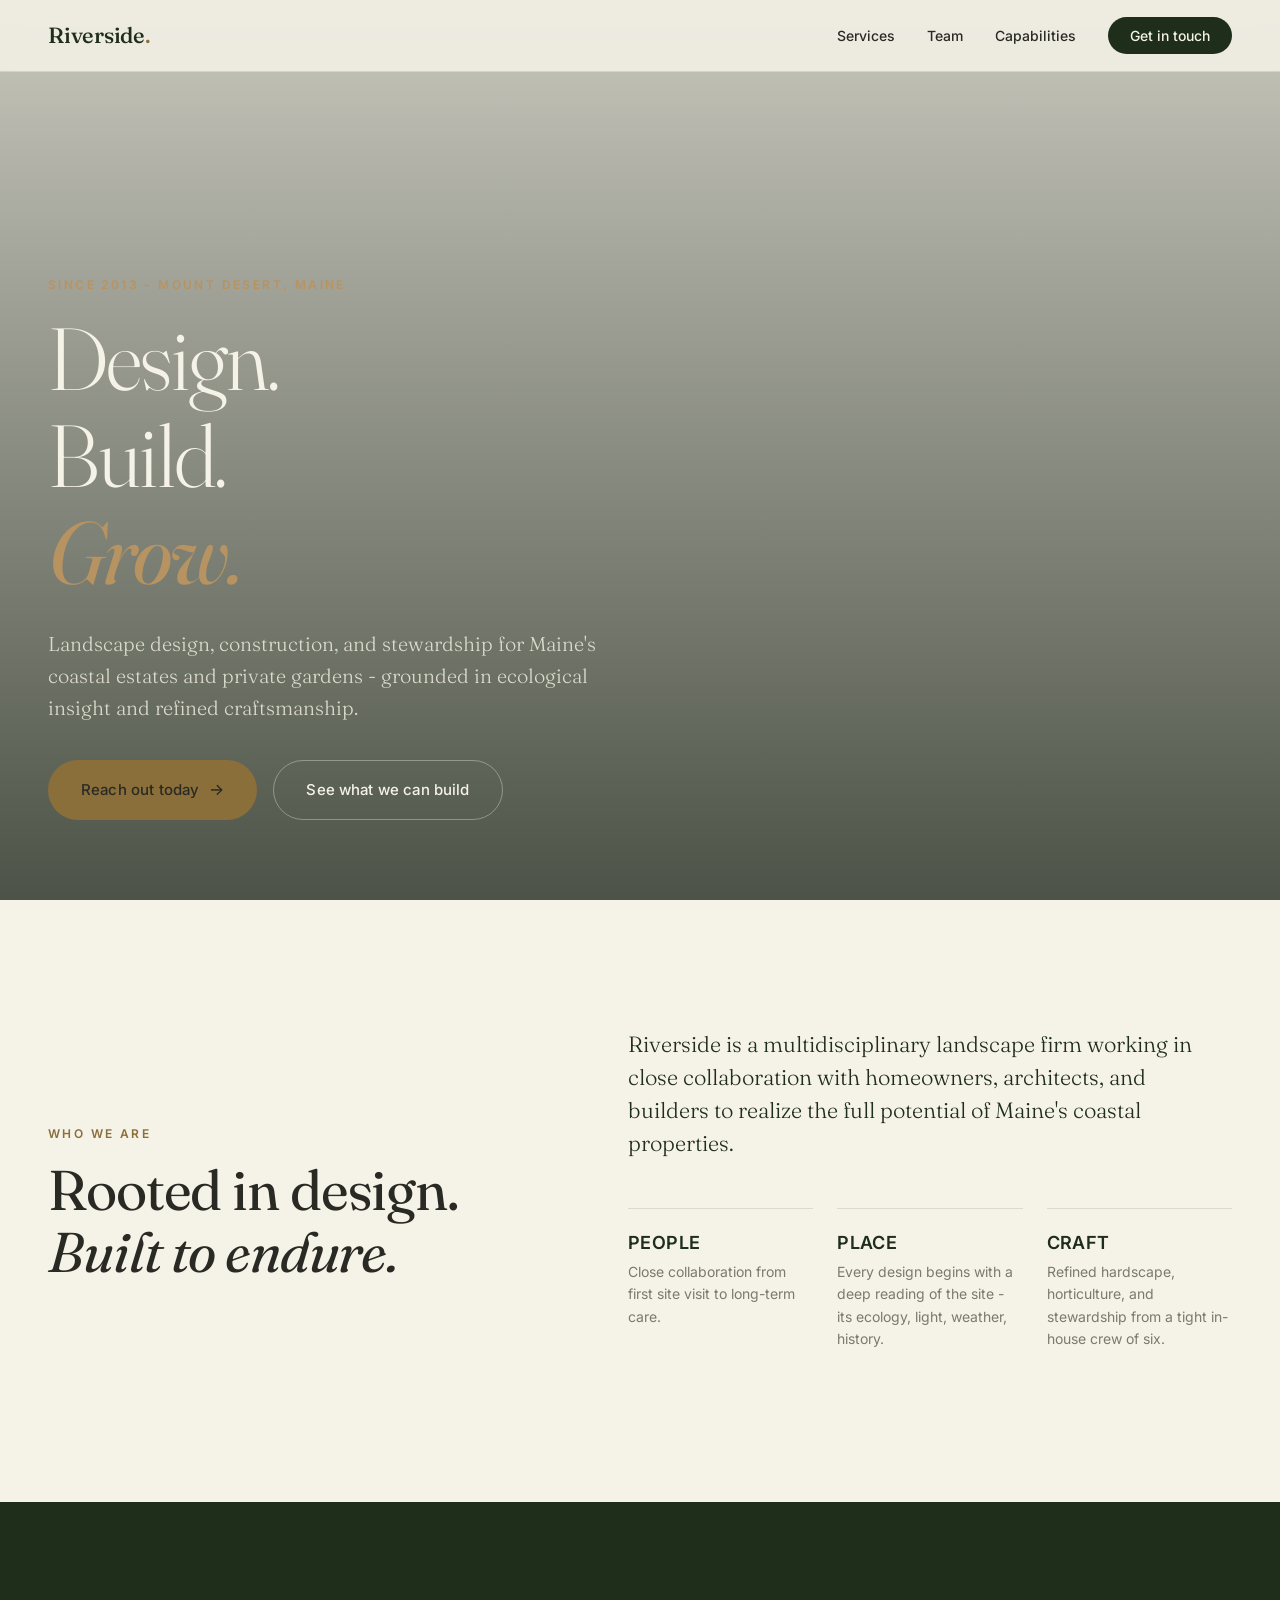
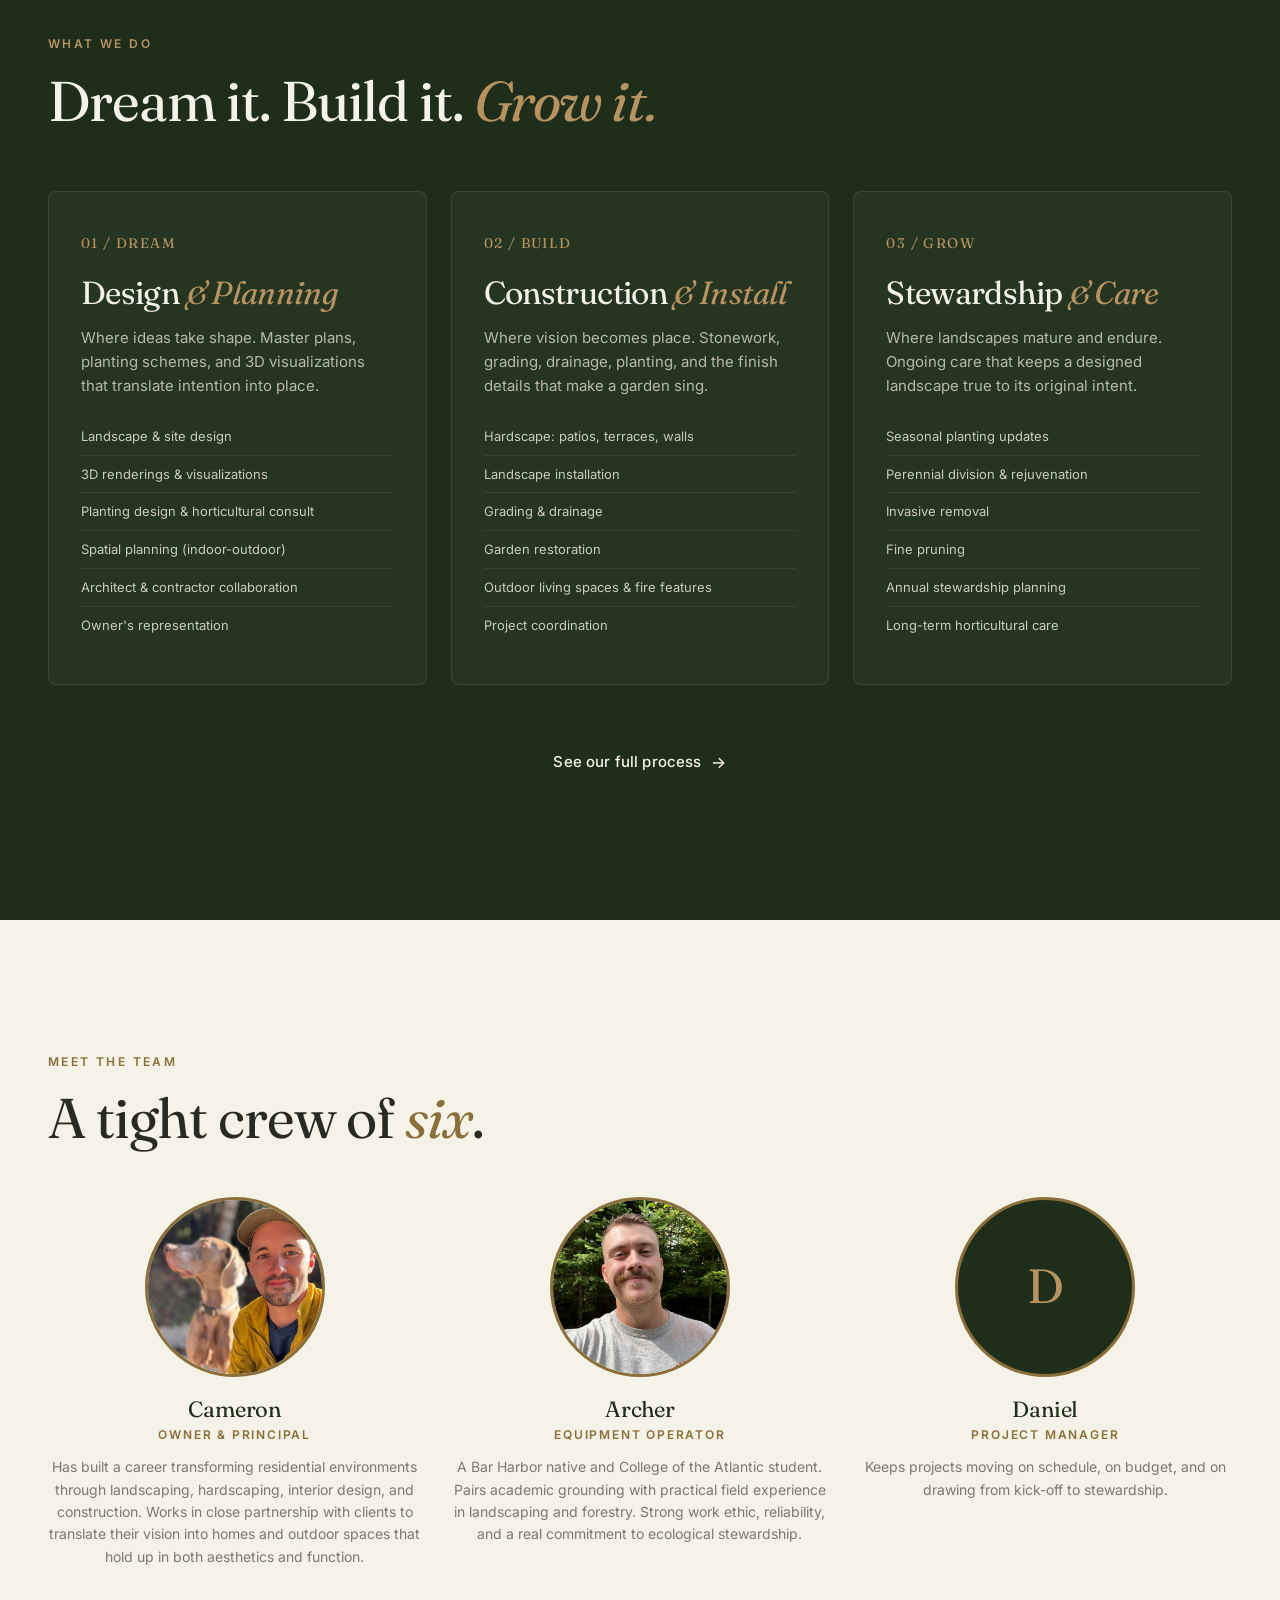
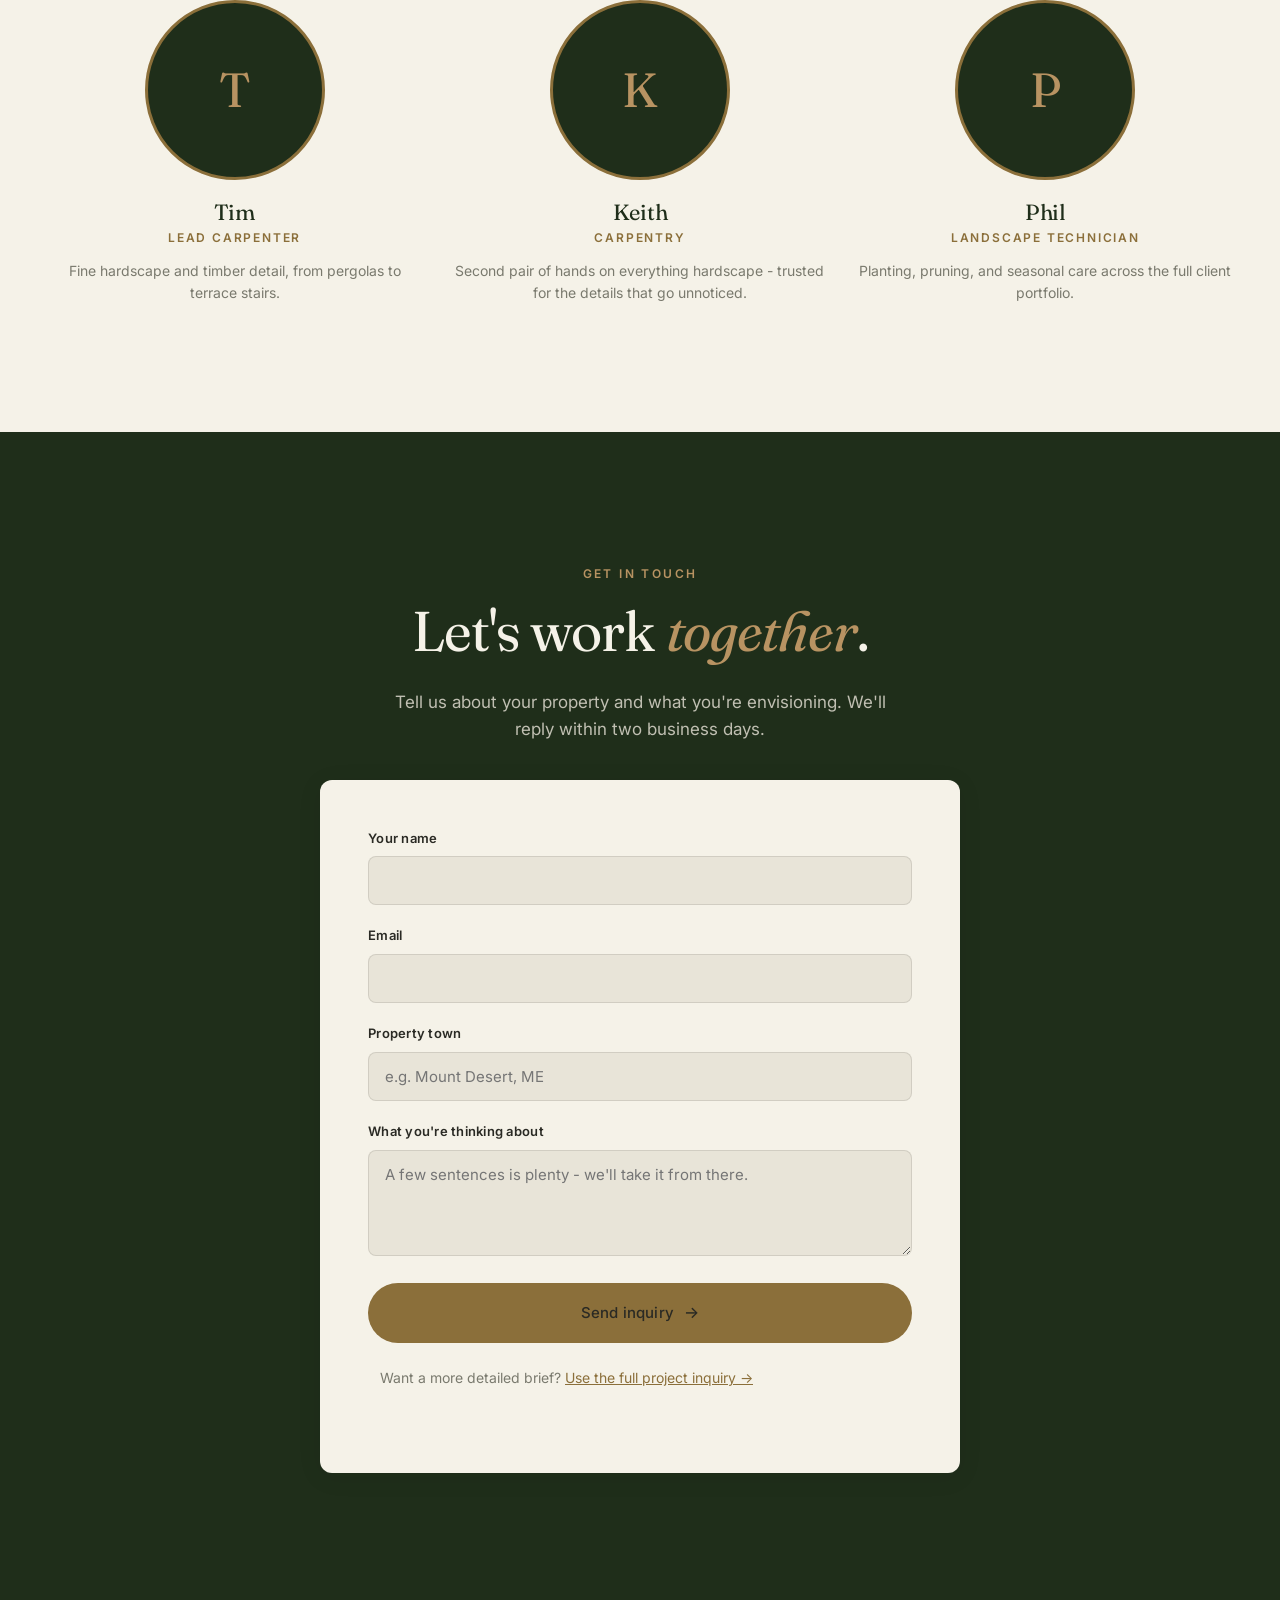
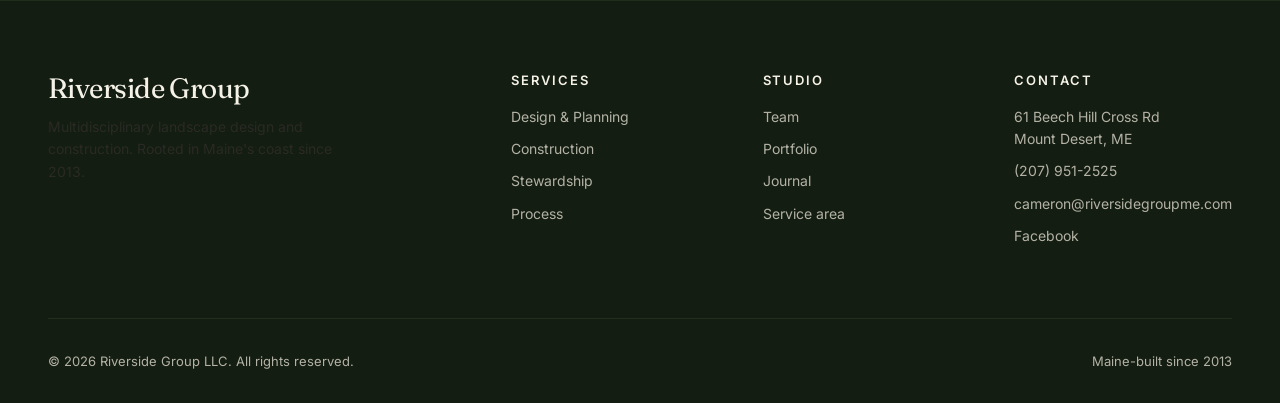
==== commit 332f5cba: "feat: split into lean home + capabilities page, add team photos - index.html stripped to: hero, phil" ====
--- a/index.html
+++ b/index.html
@@ -17,23 +17,20 @@
   <button class="nav-toggle" aria-label="Menu"><span></span><span></span><span></span></button>
   <ul class="nav-links">
     <li><a href="#services">Services</a></li>
-    <li><a href="#process">Process</a></li>
-    <li><a href="#portfolio">Portfolio</a></li>
-    <li><a href="#area">Service Area</a></li>
-    <li><a href="#journal">Journal</a></li>
     <li><a href="#team">Team</a></li>
-    <li><a href="#inquiry" class="nav-cta">Start a project</a></li>
+    <li><a href="capabilities.html">Capabilities</a></li>
+    <li><a href="#contact" class="nav-cta">Get in touch</a></li>
   </ul>
 </nav>
 
 <header class="hero">
   <div class="hero-inner">
     <span class="eyebrow" style="color: var(--brass-light);">Since 2013 - Mount Desert, Maine</span>
-    <h1>Rooted in Design.<br><em>Built to Endure.</em></h1>
+    <h1>Design.<br>Build.<br><em>Grow.</em></h1>
     <p>Landscape design, construction, and stewardship for Maine's coastal estates and private gardens - grounded in ecological insight and refined craftsmanship.</p>
     <div class="hero-ctas">
-      <a href="#inquiry" class="btn btn-primary btn-arrow">Start a project</a>
-      <a href="#portfolio" class="btn btn-ghost">See our work</a>
+      <a href="#contact" class="btn btn-primary btn-arrow">Reach out today</a>
+      <a href="capabilities.html" class="btn btn-ghost">See what we can build</a>
     </div>
   </div>
 </header>
@@ -43,22 +40,22 @@
     <div class="philosophy-grid">
       <div>
         <span class="eyebrow">Who we are</span>
-        <h2>Exceptional landscapes are born from <em>collaboration</em>.</h2>
+        <h2>Rooted in design. <em>Built to endure.</em></h2>
       </div>
       <div>
-        <p class="lede">Between people, place, and craft - we help clients realize the full potential of their properties through thoughtful design, refined construction, and lasting stewardship.</p>
+        <p class="lede">Riverside is a multidisciplinary landscape firm working in close collaboration with homeowners, architects, and builders to realize the full potential of Maine's coastal properties.</p>
         <div class="pillars">
           <div class="pillar">
             <h4>People</h4>
-            <p>Close collaboration with homeowners, architects, and builders from first site visit to long-term care.</p>
+            <p>Close collaboration from first site visit to long-term care.</p>
           </div>
           <div class="pillar">
             <h4>Place</h4>
-            <p>Every design begins with a deep reading of the site - its ecology, its light, its weather, its history.</p>
+            <p>Every design begins with a deep reading of the site - its ecology, light, weather, history.</p>
           </div>
           <div class="pillar">
             <h4>Craft</h4>
-            <p>Refined hardscape, horticulture, and stewardship delivered by a tight in-house team of six.</p>
+            <p>Refined hardscape, horticulture, and stewardship from a tight in-house crew of six.</p>
           </div>
         </div>
       </div>
@@ -111,218 +108,8 @@
         </ul>
       </div>
     </div>
-  </div>
-</section>
-
-<section class="process" id="process">
-  <div class="container">
-    <div class="process-header">
-      <span class="eyebrow">Our process</span>
-      <h2>From first conversation to lasting stewardship.</h2>
-      <p style="margin-top: 16px; color: var(--stone);">Every project moves through five phases. Timelines vary by scope, but this is the rhythm most of our coastal estate projects follow.</p>
-    </div>
-    <div class="timeline">
-      <div class="phase">
-        <div class="phase-marker">01</div>
-        <h4>Consultation</h4>
-        <div class="phase-duration">1-2 weeks</div>
-        <p>Site walk, scope conversation, and initial fit call. Free and no obligation.</p>
-      </div>
-      <div class="phase">
-        <div class="phase-marker">02</div>
-        <h4>Design</h4>
-        <div class="phase-duration">4-8 weeks</div>
-        <p>Site survey, master plan, planting scheme, 3D renderings, and cost estimates.</p>
-      </div>
-      <div class="phase">
-        <div class="phase-marker">03</div>
-        <h4>Approval</h4>
-        <div class="phase-duration">2-3 weeks</div>
-        <p>Final scope, budget, schedule. Permits where needed. Then we go to order.</p>
-      </div>
-      <div class="phase">
-        <div class="phase-marker">04</div>
-        <h4>Build</h4>
-        <div class="phase-duration">8-20 weeks</div>
-        <p>Hardscape, grading, planting, and finish work - executed by our in-house crew.</p>
-      </div>
-      <div class="phase">
-        <div class="phase-marker">05</div>
-        <h4>Steward</h4>
-        <div class="phase-duration">Ongoing</div>
-        <p>Seasonal care plan to keep the landscape true to its original design intent.</p>
-      </div>
-    </div>
-  </div>
-</section>
-
-<section class="portfolio-preview" id="portfolio">
-  <div class="container">
-    <div class="section-heading">
-      <div>
-        <span class="eyebrow">Selected work</span>
-        <h2>A few <em>favorite</em> projects.</h2>
-      </div>
-      <a href="portfolio/" class="btn btn-dark btn-arrow">Full portfolio</a>
-    </div>
-
-    <div class="portfolio-grid">
-      <a href="portfolio/coastal-estate.html" class="project-card">
-        <img src="https://images.unsplash.com/photo-1585128792020-803d29415281?q=80&w=1200&auto=format&fit=crop" alt="Coastal estate garden with stone walls">
-        <div class="project-card-overlay">
-          <span class="location">Bar Harbor, ME</span>
-          <h3>Schooner Head Estate</h3>
-          <p>A 4-acre ocean-facing property reimagined around native coastal plantings and granite terraces.</p>
-        </div>
-      </a>
-      <a href="portfolio/meadow-garden.html" class="project-card">
-        <img src="https://images.unsplash.com/photo-1416879595882-3373a0480b5b?q=80&w=1200&auto=format&fit=crop" alt="Wild meadow garden with pathway">
-        <div class="project-card-overlay">
-          <span class="location">Blue Hill, ME</span>
-          <h3>Inland Meadow</h3>
-          <p>Invasive removal and a pollinator meadow replace decades of lawn at a 1920s farmhouse.</p>
-        </div>
-      </a>
-      <a href="portfolio/stone-courtyard.html" class="project-card">
-        <img src="https://images.unsplash.com/photo-1598902108854-10e335adac99?q=80&w=1200&auto=format&fit=crop" alt="Stone courtyard with perennial borders">
-        <div class="project-card-overlay">
-          <span class="location">Mount Desert, ME</span>
-          <h3>Courtyard &amp; Fire Terrace</h3>
-          <p>A granite courtyard and outdoor fire terrace sited between a restored carriage house and main residence.</p>
-        </div>
-      </a>
-    </div>
-
-    <div class="ba-slider" aria-label="Before and after">
-      <img class="ba-before" src="https://images.unsplash.com/photo-1441906363162-903afd0d3d52?q=80&w=1600&auto=format&fit=crop" alt="Property before landscaping">
-      <div class="ba-after-wrap">
-        <img class="ba-after" src="https://images.unsplash.com/photo-1558293842-c0fd3db86157?q=80&w=1600&auto=format&fit=crop" alt="Property after landscaping">
-      </div>
-      <span class="ba-label before">Before</span>
-      <span class="ba-label after">After</span>
-      <div class="ba-divider"></div>
-      <div class="ba-handle">&harr;</div>
-    </div>
-    <p style="text-align: center; color: var(--stone); font-size: 14px; margin-top: 16px;">Drag to see the transformation - Inland Meadow restoration, 2024</p>
-  </div>
-</section>
-
-<section class="service-area" id="area">
-  <div class="container">
-    <div class="section-heading">
-      <div>
-        <span class="eyebrow">Service area</span>
-        <h2>Serving the <em>Maine coast</em>.</h2>
-      </div>
-    </div>
-    <div class="map-grid">
-      <div class="map-text">
-        <p>We work across Mount Desert Island and the broader Down East and Midcoast regions of Maine. Most projects sit within a 45-mile arc of our Mount Desert headquarters.</p>
-        <p>For projects beyond this region, we're selective about fit. Get in touch and we'll tell you honestly whether we're the right team.</p>
-        <ul class="service-locations">
-          <li>Mount Desert</li>
-          <li>Bar Harbor</li>
-          <li>Blue Hill</li>
-          <li>Ellsworth</li>
-          <li>Deer Isle</li>
-          <li>Castine</li>
-          <li>Camden</li>
-          <li>Southwest Harbor</li>
-        </ul>
-      </div>
-      <div class="map-visual">
-        <svg viewBox="0 0 500 500" xmlns="http://www.w3.org/2000/svg" style="width:100%;height:100%;">
-          <defs>
-            <radialGradient id="glow" cx="50%" cy="50%" r="50%">
-              <stop offset="0%" stop-color="#8b6f3a" stop-opacity="0.3"/>
-              <stop offset="100%" stop-color="#8b6f3a" stop-opacity="0"/>
-            </radialGradient>
-            <pattern id="dots" x="0" y="0" width="24" height="24" patternUnits="userSpaceOnUse">
-              <circle cx="12" cy="12" r="1" fill="rgba(232, 228, 216, 0.06)"/>
-            </pattern>
-          </defs>
-          <rect width="500" height="500" fill="url(#dots)"/>
-          <path d="M 80 120 Q 150 80, 220 110 T 380 130 Q 420 180, 410 260 T 380 380 Q 320 420, 240 400 T 110 370 Q 70 310, 80 240 Z"
-                fill="rgba(232, 228, 216, 0.04)"
-                stroke="rgba(184, 147, 98, 0.4)"
-                stroke-width="1.5"/>
-          <path d="M 250 200 Q 300 210, 320 250 T 310 320 Q 270 340, 240 320 T 220 260 Q 225 215, 250 200 Z"
-                fill="rgba(232, 228, 216, 0.08)"
-                stroke="rgba(184, 147, 98, 0.5)"
-                stroke-width="1"/>
-          <circle cx="270" cy="260" r="80" fill="url(#glow)"/>
-          <g>
-            <circle cx="270" cy="260" r="8" fill="#b89362"/>
-            <circle cx="270" cy="260" r="14" fill="none" stroke="#b89362" stroke-width="1.5" opacity="0.5"/>
-            <text x="270" y="240" text-anchor="middle" fill="#e8e4d8" font-size="11" font-family="Inter" font-weight="600">MOUNT DESERT</text>
-          </g>
-          <g>
-            <circle cx="310" cy="240" r="5" fill="#b89362"/>
-            <text x="340" y="238" fill="rgba(232, 228, 216, 0.8)" font-size="10" font-family="Inter">Bar Harbor</text>
-          </g>
-          <g>
-            <circle cx="200" cy="230" r="5" fill="#b89362"/>
-            <text x="120" y="228" fill="rgba(232, 228, 216, 0.8)" font-size="10" font-family="Inter">Blue Hill</text>
-          </g>
-          <g>
-            <circle cx="220" cy="180" r="5" fill="#b89362"/>
-            <text x="160" y="170" fill="rgba(232, 228, 216, 0.8)" font-size="10" font-family="Inter">Ellsworth</text>
-          </g>
-          <g>
-            <circle cx="240" cy="320" r="5" fill="#b89362"/>
-            <text x="175" y="335" fill="rgba(232, 228, 216, 0.8)" font-size="10" font-family="Inter">Deer Isle</text>
-          </g>
-          <g>
-            <circle cx="130" cy="290" r="5" fill="#b89362"/>
-            <text x="65" y="295" fill="rgba(232, 228, 216, 0.8)" font-size="10" font-family="Inter">Castine</text>
-          </g>
-          <g>
-            <circle cx="120" cy="340" r="5" fill="#b89362"/>
-            <text x="60" y="355" fill="rgba(232, 228, 216, 0.8)" font-size="10" font-family="Inter">Camden</text>
-          </g>
-        </svg>
-      </div>
-    </div>
-  </div>
-</section>
-
-<section class="journal-preview" id="journal">
-  <div class="container">
-    <div class="section-heading">
-      <div>
-        <span class="eyebrow">Journal</span>
-        <h2>Notes from the <em>garden</em>.</h2>
-      </div>
-      <a href="journal/" class="btn btn-dark btn-arrow">Read the journal</a>
-    </div>
-    <div class="journal-grid">
-      <a href="journal/designing-for-maine-winters.html" class="article-card">
-        <div class="article-card-img" style="background-image: url('https://images.unsplash.com/photo-1455218873509-8097305ee378?q=80&w=1200&auto=format&fit=crop');"></div>
-        <div class="article-card-body">
-          <div class="article-meta">Design - 6 min read</div>
-          <h3>Designing for Maine winters</h3>
-          <p>The structural elements - stonework, evergreens, seed heads - that carry a coastal garden through four feet of snow.</p>
-          <span class="article-card-link">Read article &rarr;</span>
-        </div>
-      </a>
-      <a href="journal/native-plants-coastal-estates.html" class="article-card">
-        <div class="article-card-img" style="background-image: url('https://images.unsplash.com/photo-1524598171353-ce84a57ea86b?q=80&w=1200&auto=format&fit=crop');"></div>
-        <div class="article-card-body">
-          <div class="article-meta">Horticulture - 8 min read</div>
-          <h3>Why native plants matter on coastal estates</h3>
-          <p>The case for building Maine gardens around the species that already know how to thrive here.</p>
-          <span class="article-card-link">Read article &rarr;</span>
-        </div>
-      </a>
-      <a href="journal/restoring-1920s-garden.html" class="article-card">
-        <div class="article-card-img" style="background-image: url('https://images.unsplash.com/photo-1523348837708-15d4a09cfac2?q=80&w=1200&auto=format&fit=crop');"></div>
-        <div class="article-card-body">
-          <div class="article-meta">Case study - 12 min read</div>
-          <h3>Restoring a 1920s inland garden</h3>
-          <p>How we reversed 40 years of lawn-first decisions and returned a Blue Hill farmhouse to its original plan.</p>
-          <span class="article-card-link">Read article &rarr;</span>
-        </div>
-      </a>
+    <div style="text-align: center; margin-top: 48px;">
+      <a href="capabilities.html#process" class="btn btn-dark btn-arrow">See our full process</a>
     </div>
   </div>
 </section>
@@ -337,10 +124,16 @@
     </div>
     <div class="team-grid">
       <div class="team-member">
-        <div class="team-avatar">C</div>
+        <div class="team-avatar team-avatar--photo"><img src="assets/img/cameron.jpg" alt="Cameron, Owner and Principal" loading="lazy" /></div>
         <h4>Cameron</h4>
         <div class="team-role">Owner &amp; Principal</div>
-        <p class="team-bio">Founder. Lead designer, owner's rep, and client-side lead on every project since 2013.</p>
+        <p class="team-bio">Has built a career transforming residential environments through landscaping, hardscaping, interior design, and construction. Works in close partnership with clients to translate their vision into homes and outdoor spaces that hold up in both aesthetics and function.</p>
+      </div>
+      <div class="team-member">
+        <div class="team-avatar team-avatar--photo"><img src="assets/img/archer.jpg" alt="Archer, Equipment Operator" loading="lazy" /></div>
+        <h4>Archer</h4>
+        <div class="team-role">Equipment Operator</div>
+        <p class="team-bio">A Bar Harbor native and College of the Atlantic student. Pairs academic grounding with practical field experience in landscaping and forestry. Strong work ethic, reliability, and a real commitment to ecological stewardship.</p>
       </div>
       <div class="team-member">
         <div class="team-avatar">D</div>
@@ -366,117 +159,37 @@
         <div class="team-role">Landscape Technician</div>
         <p class="team-bio">Planting, pruning, and seasonal care across the full client portfolio.</p>
       </div>
-      <div class="team-member">
-        <div class="team-avatar">A</div>
-        <h4>Archer</h4>
-        <div class="team-role">Equipment Operator</div>
-        <p class="team-bio">Bar Harbor local and College of the Atlantic student. Natural landscapes and forestry.</p>
-      </div>
-    </div>
-  </div>
-</section>
-
-<section class="testimonials">
-  <div class="container">
-    <div class="testimonial">
-      <blockquote>Every project begins with a deep understanding of the site, its ecology, and how people will inhabit it. Riverside reads a property better than anyone we've worked with.</blockquote>
-      <div class="testimonial-attribution">Private client - Mount Desert, ME</div>
-    </div>
-  </div>
-</section>
-
-<section class="cta-final" id="inquiry">
-  <div class="container">
-    <span class="eyebrow" style="color: var(--brass-light);">Start a project</span>
-    <h2>Let's bring your landscape <em>to life</em>.</h2>
+    </div>
+  </div>
+</section>
+
+<section class="cta-final" id="contact">
+  <div class="container">
+    <span class="eyebrow" style="color: var(--brass-light);">Get in touch</span>
+    <h2>Let's work <em>together</em>.</h2>
     <p>Tell us about your property and what you're envisioning. We'll reply within two business days.</p>
 
-    <form class="inquiry-form" id="inquiryForm" style="text-align: left;">
-      <div class="form-progress">
-        <div class="form-progress-step active"></div>
-        <div class="form-progress-step"></div>
-        <div class="form-progress-step"></div>
-        <div class="form-progress-step"></div>
-      </div>
-
-      <div class="form-step active" data-step="1">
-        <h3>What kind of project?</h3>
-        <p>Select all that apply.</p>
-        <div class="option-grid" data-name="projectType" data-multi="true" data-required>
-          <button type="button" class="option" data-value="design"><h4>New design</h4><p>Master plan from scratch</p></button>
-          <button type="button" class="option" data-value="build"><h4>Build / install</h4><p>Hardscape, planting, drainage</p></button>
-          <button type="button" class="option" data-value="restoration"><h4>Restoration</h4><p>Bring back an existing garden</p></button>
-          <button type="button" class="option" data-value="stewardship"><h4>Stewardship</h4><p>Ongoing seasonal care</p></button>
-        </div>
-      </div>
-
-      <div class="form-step" data-step="2">
-        <h3>Property size &amp; budget tier</h3>
-        <p>Just a ballpark - we'll firm it up together.</p>
-        <div class="field">
-          <label>Property size</label>
-          <select name="siteSize" data-required>
-            <option value="">Select one</option>
-            <option value="under-1">Under 1 acre</option>
-            <option value="1-3">1-3 acres</option>
-            <option value="3-10">3-10 acres</option>
-            <option value="10-plus">10+ acres</option>
-          </select>
-        </div>
-        <div class="option-grid" data-name="budget" data-multi="false" data-required>
-          <button type="button" class="option" data-value="under-25"><h4>Under $25K</h4><p>Small garden or stewardship</p></button>
-          <button type="button" class="option" data-value="25-100"><h4>$25K - $100K</h4><p>Focused design or install</p></button>
-          <button type="button" class="option" data-value="100-500"><h4>$100K - $500K</h4><p>Full property transformation</p></button>
-          <button type="button" class="option" data-value="500-plus"><h4>$500K+</h4><p>Estate-scale project</p></button>
-        </div>
-      </div>
-
-      <div class="form-step" data-step="3">
-        <h3>When would you like to start?</h3>
-        <p>Maine landscape season runs April through November.</p>
-        <div class="option-grid" data-name="timeline" data-multi="false" data-required>
-          <button type="button" class="option" data-value="asap"><h4>This season</h4><p>Next 3 months</p></button>
-          <button type="button" class="option" data-value="next-season"><h4>Next season</h4><p>Design now, build spring 2027</p></button>
-          <button type="button" class="option" data-value="exploring"><h4>Still exploring</h4><p>No timeline yet</p></button>
-          <button type="button" class="option" data-value="urgent"><h4>Urgent</h4><p>Time-sensitive need</p></button>
-        </div>
-      </div>
-
-      <div class="form-step" data-step="4">
-        <h3>How do we reach you?</h3>
-        <p>We'll reply within two business days.</p>
-        <div class="field">
-          <label>Your name</label>
-          <input type="text" name="name" required data-required>
-        </div>
-        <div class="field">
-          <label>Email</label>
-          <input type="email" name="email" required data-required>
-        </div>
-        <div class="field">
-          <label>Phone (optional)</label>
-          <input type="tel" name="phone">
-        </div>
-        <div class="field">
-          <label>Property address or town</label>
-          <input type="text" name="address" placeholder="e.g. Mount Desert, ME" required data-required>
-        </div>
-        <div class="field">
-          <label>Anything else we should know?</label>
-          <textarea name="notes" placeholder="Share what you're envisioning..."></textarea>
-        </div>
-      </div>
-
-      <div class="form-nav">
-        <button type="button" class="btn-back">Back</button>
-        <button type="submit" class="btn-next">Continue</button>
-      </div>
-
-      <div class="form-complete">
-        <div class="checkmark">&checkmark;</div>
-        <h3 style="color: var(--moss);">Inquiry sent.</h3>
-        <p style="color: var(--stone); margin-top: 12px;">Thank you. Cameron will review personally and reply within two business days.</p>
-      </div>
+    <form class="simple-contact" id="simpleContact" action="https://formspree.io/f/your-form-id" method="POST" style="text-align: left;">
+      <div class="field">
+        <label>Your name</label>
+        <input type="text" name="name" required>
+      </div>
+      <div class="field">
+        <label>Email</label>
+        <input type="email" name="email" required>
+      </div>
+      <div class="field">
+        <label>Property town</label>
+        <input type="text" name="address" placeholder="e.g. Mount Desert, ME">
+      </div>
+      <div class="field">
+        <label>What you're thinking about</label>
+        <textarea name="notes" rows="4" placeholder="A few sentences is plenty - we'll take it from there." required></textarea>
+      </div>
+      <button type="submit" class="btn btn-primary btn-arrow">Send inquiry</button>
+      <p style="color: var(--stone); font-size: 14px; margin-top: 24px;">
+        Want a more detailed brief? <a href="capabilities.html#inquiry" style="color: var(--brass);">Use the full project inquiry &rarr;</a>
+      </p>
     </form>
   </div>
 </section>
@@ -494,16 +207,16 @@
           <li><a href="#services">Design &amp; Planning</a></li>
           <li><a href="#services">Construction</a></li>
           <li><a href="#services">Stewardship</a></li>
-          <li><a href="#process">Process</a></li>
+          <li><a href="capabilities.html#process">Process</a></li>
         </ul>
       </div>
       <div class="footer-col">
         <h4>Studio</h4>
         <ul>
           <li><a href="#team">Team</a></li>
-          <li><a href="#portfolio">Portfolio</a></li>
-          <li><a href="#journal">Journal</a></li>
-          <li><a href="#area">Service area</a></li>
+          <li><a href="capabilities.html#portfolio">Portfolio</a></li>
+          <li><a href="capabilities.html#journal">Journal</a></li>
+          <li><a href="capabilities.html#area">Service area</a></li>
         </ul>
       </div>
       <div class="footer-col">
--- a/assets/css/styles.css
+++ b/assets/css/styles.css
@@ -564,6 +564,14 @@
   color: var(--brass-light);
   font-size: 48px;
   border: 3px solid var(--brass);
+  overflow: hidden;
+}
+.team-avatar--photo { background: var(--bone); }
+.team-avatar--photo img {
+  width: 100%;
+  height: 100%;
+  object-fit: cover;
+  display: block;
 }
 .team-member h4 { font-family: var(--font-display); text-transform: none; letter-spacing: -0.01em; font-size: 22px; font-weight: 400; color: var(--moss); margin-bottom: 4px; }
 .team-role { font-size: 12px; letter-spacing: 0.15em; text-transform: uppercase; color: var(--brass); font-weight: 600; margin-bottom: 12px; }
@@ -644,7 +652,8 @@
 }
 
 /* Inquiry form (multi-step) */
-.inquiry-form {
+.inquiry-form,
+.simple-contact {
   max-width: 640px;
   margin: 0 auto;
   background: var(--bone-light);
@@ -652,6 +661,8 @@
   padding: clamp(28px, 4vw, 48px);
   box-shadow: 0 4px 24px rgba(20, 29, 17, 0.08);
 }
+.simple-contact .btn { width: 100%; justify-content: center; }
+.simple-contact a { text-decoration: underline; }
 .form-progress {
   display: flex;
   gap: 8px;
